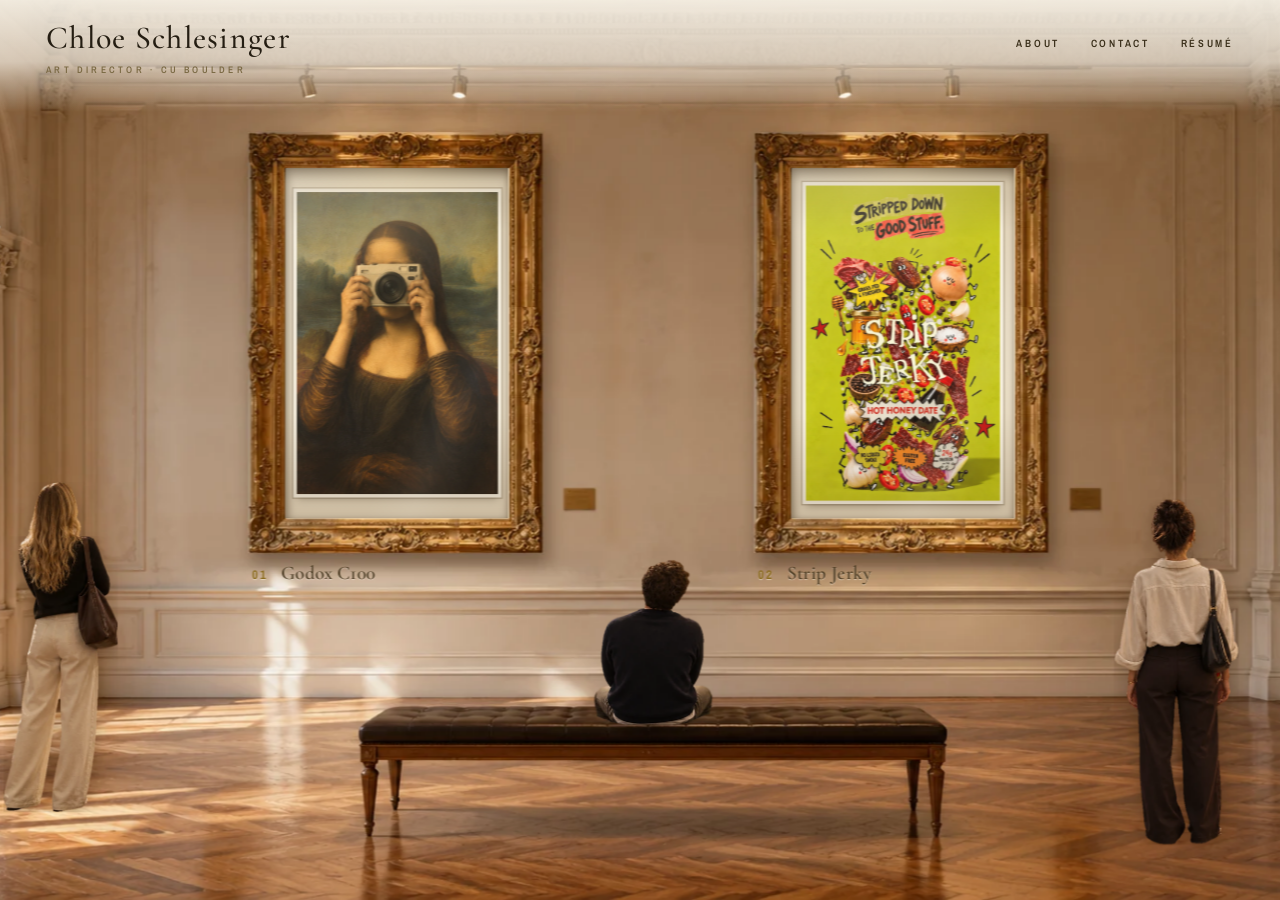
==== index.html @ 58b34c2c "Publish v6-museum preview build to GitHub Pages Co-Authored-By: Claude Sonnet 5.5 <noreply@anthropic" ====
<!DOCTYPE html>
<html lang="en">
<head>
<meta charset="utf-8">
<meta name="viewport" content="width=device-width, initial-scale=1, viewport-fit=cover">
<title>Chloe Schlesinger, Art Director</title>
<meta name="description" content="Portfolio of Chloe Schlesinger, Art Director.">
<link rel="preconnect" href="https://fonts.googleapis.com">
<link rel="preconnect" href="https://fonts.gstatic.com" crossorigin>
<link href="https://fonts.googleapis.com/css2?family=Permanent+Marker&family=Archivo+Black&family=Archivo:wght@400;600;800&family=Archivo+Narrow:wght@500;700&family=Reenie+Beanie&family=Cormorant+Garamond:ital,wght@0,500;0,700;1,500&display=swap" rel="stylesheet">
<style>/* VERSION 4: graphic NYC street-poster editorial. Black, cream, cobalt, red + a little yellow. */
:root{
  --ink:#121212;--paper:#F3EDDF;--blue:#1B4DDB;--red:#E5301B;--yellow:#FFD21F;
  --f-mark:'Permanent Marker','Marker Felt',cursive;
  --f-bold:'Archivo Black','Arial Black',Impact,sans-serif;
  --f-body:'Archivo',system-ui,-apple-system,'Segoe UI',sans-serif;
  --f-narrow:'Archivo Narrow','Arial Narrow',sans-serif;
  --f-hand:'Reenie Beanie','Segoe Print',cursive;
}
*{box-sizing:border-box}
html{overflow-x:clip}
body{margin:0;background:#2a2118;color:var(--ink);font-family:var(--f-body);line-height:1.5;overflow-x:hidden}
a{color:inherit;text-decoration:none}
img,video{display:block;max-width:100%}
.skip{position:absolute;left:-999px;top:0;background:var(--ink);color:#fff;padding:.6rem 1rem;z-index:99}
.skip:focus{left:8px;top:8px}
:focus-visible{outline:3px solid var(--blue);outline-offset:3px}

/* the wall: a flat cobalt field with photocopy grain and a soft vignette. No photograph. */
.scene{position:fixed;inset:0;z-index:-3;background:radial-gradient(ellipse at 50% 40%,rgba(255,255,255,.07),transparent 60%),radial-gradient(ellipse at 50% 50%,transparent 55%,rgba(5,10,40,.45)),var(--blue)}
.scene::after{content:"";position:absolute;inset:0;background:url(scene/grain.webp) 0 0/320px 320px repeat;opacity:.5}
body.inner .scene{background:radial-gradient(ellipse at 50% 30%,rgba(255,255,255,.06),transparent 60%),radial-gradient(ellipse at 50% 50%,transparent 50%,rgba(5,10,40,.5)),#17389f}

/* ---------------- paper pieces shared by flyer and posters ---------------- */
.tape{position:absolute;z-index:6;width:15cqw;height:5.4cqw;max-width:130px;max-height:44px;min-width:70px;min-height:24px;background:linear-gradient(180deg,rgba(243,226,160,.9),rgba(232,212,140,.88));
  box-shadow:0 1px 2px rgba(0,0,0,.28);clip-path:polygon(0 8%,4% 0,8% 10%,12% 0,100% 0,96% 22%,100% 46%,95% 70%,100% 100%,10% 100%,6% 90%,3% 100%,0 86%,3% 54%,0 30%);animation:pop .4s cubic-bezier(.3,1.5,.5,1) backwards}
.tape.t1{left:-3%;top:-1.8cqw;transform:rotate(-34deg);animation-delay:.6s}.tape.t2{right:-3%;top:-1.8cqw;transform:rotate(33deg);animation-delay:.7s}
@keyframes pop{from{transform:scale(1.6) rotate(0);opacity:0}}

/* tear-off tabs */
.tabs{display:flex;gap:.9cqw;padding:0 3cqw;margin-top:-1px;position:relative}
.tab{flex:1 1 0;min-width:0;position:relative;display:block;overflow:hidden;background:var(--paper);transform-origin:50% 0;
  height:calc(var(--th,44cqw)*var(--h,1));transform:rotate(var(--r0,0deg));transition:transform .28s cubic-bezier(.2,.8,.2,1),box-shadow .28s;
  box-shadow:inset 0 .9cqw .8cqw -.8cqw rgba(20,14,8,.3),inset .15cqw 0 0 rgba(255,255,255,.5);
  animation:tabin .6s cubic-bezier(.3,1.3,.5,1) backwards;animation-delay:calc(.85s + var(--i,0)*.08s)}
@keyframes tabin{from{transform:translateY(-3cqw) rotateX(60deg);opacity:0}}
.tab::before{content:"";position:absolute;left:0;right:0;top:0;height:1.1cqw;z-index:2;opacity:.55;background:repeating-linear-gradient(90deg,rgba(20,14,8,.5) 0 .7cqw,transparent .7cqw 1.5cqw)}
.tab::after{content:"";position:absolute;right:0;bottom:0;width:46%;height:19%;background:linear-gradient(135deg,transparent 47%,rgba(20,14,8,.22) 50%,#fff 54%,#e6e0d2 100%);border-top-left-radius:60% 40%;transform-origin:100% 100%;transition:transform .3s ease}
.tab:nth-child(even)::after{width:38%;height:15%}
.tab:nth-child(3n)::after{right:auto;left:0;transform-origin:0 100%;background:linear-gradient(225deg,transparent 47%,rgba(20,14,8,.22) 50%,#fff 54%,#e6e0d2 100%);border-top-left-radius:0;border-top-right-radius:60% 40%}
.tab .n{position:absolute;top:2.6cqw;left:0;right:0;text-align:center;font:700 2.3cqw/1 var(--f-narrow);letter-spacing:.16em;color:var(--k,var(--ink))}
.tab .t{position:absolute;left:50%;top:7.6cqw;bottom:3.4cqw;writing-mode:vertical-rl;transform:translateX(-50%) rotate(180deg);
  font:700 var(--tf,4.7cqw)/1 var(--f-narrow);text-transform:uppercase;letter-spacing:.015em;color:var(--k,var(--ink));white-space:nowrap}
.tab:hover,.tab:focus-visible{transform:perspective(700px) rotateX(-9deg) rotate(3deg) translateY(-1cqw);box-shadow:inset 0 .9cqw .8cqw -.8cqw rgba(20,14,8,.3),0 2cqw 2cqw -1cqw rgba(10,4,0,.5)}
.tab:hover::after,.tab:focus-visible::after{transform:scale(1.55)}
.tab.tab-flying{animation:none;transition:none;z-index:50;pointer-events:none;box-shadow:0 3cqw 3cqw -1cqw rgba(10,4,0,.5)}
.tabs .torn-stub{position:absolute;top:0;z-index:0;background:var(--paper);box-shadow:inset 0 .8cqw .6cqw -.5cqw rgba(20,14,8,.35)}

/* ---------------- HOME: an oversized flyer pasted up on the wall ---------------- */
body.home{overflow:hidden;height:100vh;height:100dvh}
.stage.home{height:100vh;height:100dvh;display:flex;justify-content:center;align-items:flex-start;padding-top:clamp(14px,5vh,56px)}
.home .sheetwrap{--W:min(calc(100vw - 36px),calc((100dvh - 8vh)/1.5),760px);width:var(--W);container-type:inline-size;position:relative;
  filter:drop-shadow(.2cqw .35cqw .2cqw rgba(5,8,30,.55)) drop-shadow(1.6cqw 2.6cqw 2.2cqw rgba(5,8,30,.4));
  transform-origin:50% 0;animation:slap .85s cubic-bezier(.2,.9,.25,1) both}
@keyframes slap{0%{transform:translateY(-20px) rotate(-1.6deg);opacity:0}45%{opacity:1}70%{transform:translateY(2px) rotate(.4deg)}100%{transform:none}}
/* two paste-up layers behind the flyer give it depth: found black paper, a yellow offcut */
.back{position:absolute;z-index:0;display:block}
.b-black{left:-9cqw;right:-6cqw;top:6cqw;height:92cqw;background:var(--ink);transform:rotate(2.6deg);transform-origin:50% 0;
  clip-path:polygon(0 1%,18% 0,46% 1.4%,74% 0,100% .8%,99% 40%,100% 74%,98.6% 100%,70% 98.6%,36% 100%,8% 98.8%,0 100%,1.2% 56%)}
.b-yellow{left:-13cqw;top:-3cqw;width:56cqw;height:74cqw;background:var(--yellow);transform:rotate(-5.4deg);transform-origin:50% 0;
  clip-path:polygon(0 0,100% 1.4%,98.6% 38%,100% 100%,60% 98%,26% 100%,1.4% 99%,0 52%)}
.sheet{position:relative;z-index:1;background:var(--sheetbg,var(--paper));aspect-ratio:100/106;padding:7.5cqw 8cqw 0;display:flex;flex-direction:column;
  clip-path:polygon(0 .3%,12% 0,34% .35%,58% 0,82% .3%,100% 0,99.7% 34%,100% 66%,99.8% 100%,0 100%,.25% 62%,0 30%)}
.sheet::before{content:"";position:absolute;inset:0;pointer-events:none;z-index:1;opacity:.5;background:url(scene/wrinkle.webp) 0 0/100% 100% no-repeat,url(scene/paper.webp) 0 0/1000px 1000px repeat}
.sheet::after{content:"";position:absolute;inset:0;pointer-events:none;z-index:1;
  background:linear-gradient(180deg,rgba(255,255,255,.35),transparent 12%),linear-gradient(0deg,rgba(120,90,50,.09),transparent 14%);
  box-shadow:inset 1px 1px 0 rgba(255,255,255,.7),inset -1px 0 0 rgba(60,40,20,.25)}
.sheet>*{position:relative;z-index:2}
.tabs{z-index:2}
.home h1{margin:0;font-weight:400;display:block}
/* name: giant black grotesk with a cobalt off-register ghost, then a red marker surname, then a quiet black label */
.h-first{display:block;font:400 21.5cqw/.82 var(--f-bold);letter-spacing:-.045em;color:var(--ink);text-shadow:.8cqw .7cqw 0 rgba(27,77,219,.78);transform:rotate(-1.2deg);transform-origin:0 100%;margin-left:-.6cqw}
.h-last{display:block;margin-top:4.2cqw;font:400 10.6cqw/1.05 var(--f-mark);letter-spacing:-.005em;color:var(--red);transform:rotate(-1.8deg);transform-origin:0 50%;white-space:nowrap;filter:url(#rough)}
.h-role{display:block;margin-top:3.2cqw;transform:rotate(-.9deg);white-space:nowrap}
.h-role span{display:inline-block;background:var(--ink);color:var(--paper);font:700 5.4cqw/1 var(--f-narrow);letter-spacing:.3em;padding:1.7cqw 2.6cqw 1.5cqw 3cqw;
  clip-path:polygon(0 8%,6% 0,24% 5%,52% 0,80% 6%,100% 0,98.6% 50%,100% 100%,78% 94%,50% 100%,24% 95%,6% 100%,0 92%,1.4% 50%)}
.invite{margin:auto 0 0;font:400 13.4cqw/.92 var(--f-hand);color:var(--ink);transform:rotate(-1.6deg);white-space:nowrap}
.invite span{color:var(--red);display:inline-block;background:linear-gradient(transparent 52%,var(--yellow) 52% 92%,transparent 92%);padding:0 1.2cqw;margin-left:-1.2cqw}
.credit{margin:4.6cqw 0 5.4cqw;font:600 2.5cqw/1.4 var(--f-body);text-transform:uppercase;letter-spacing:.12em;color:#2b2a27;max-width:78cqw}
.credit b{font-weight:800;color:var(--blue)}
.home .tab{--th:42cqw}
.foot{text-align:center;font:600 12px var(--f-narrow);letter-spacing:.18em;text-transform:uppercase;color:#f3eddf;text-shadow:0 1px 5px rgba(5,8,30,.9);padding:0 16px 40px}

/* ---------------- INNER PAGES: a poster unfolds over the street ---------------- */
.topnav{display:flex;flex-wrap:wrap;justify-content:center;gap:6px 6px;padding:16px 12px;position:absolute;top:0;left:0;right:0;z-index:8}
.topnav a{font:700 12.5px/1 var(--f-narrow);letter-spacing:.14em;text-transform:uppercase;background:var(--paper);color:var(--ink);padding:8px 12px 7px;
  box-shadow:0 2px 6px rgba(0,0,0,.45);transition:transform .2s ease;animation:navin .5s cubic-bezier(.3,1.4,.5,1) backwards;animation-delay:calc(.12s + var(--i,0)*.05s)}
@keyframes navin{from{opacity:0;transform:translateY(-22px) rotate(-5deg)}}
.topnav a:nth-child(odd){transform:rotate(-.8deg)}.topnav a:nth-child(even){transform:rotate(.7deg)}
.topnav a:hover{transform:translateY(-3px) rotate(0)}
.topnav a.cover{background:var(--yellow)}
.topnav a[aria-current=page]{background:var(--ink);color:var(--paper)}
.poster-wrap{perspective:1800px;padding:clamp(76px,9vw,104px) 16px clamp(50px,8vw,100px)}
.poster{position:relative;max-width:1080px;margin:0 auto;container-type:inline-size;transform-origin:50% 0;animation:unfold 1.05s cubic-bezier(.22,.8,.22,1) both}
@keyframes unfold{0%{transform:rotateX(-82deg) scaleY(.5);opacity:0}30%{opacity:1}68%{transform:rotateX(7deg)}84%{transform:rotateX(-2deg)}100%{transform:none}}
.paper{position:relative;background:var(--paper);padding:clamp(34px,6.4cqw,76px) clamp(20px,6.4cqw,84px) clamp(44px,7cqw,90px);
  box-shadow:0 1px 1px rgba(0,0,0,.5),0 10px 24px rgba(5,3,0,.45),0 34px 70px rgba(5,3,0,.35)}
.paper::before{content:"";position:absolute;inset:0;pointer-events:none;opacity:.5;background:url(scene/paper.webp) 0 0/1000px 1000px repeat}
/* fold marks from where the poster was folded to be carried */
.paper::after{content:"";position:absolute;left:0;right:0;top:0;height:min(100%,2600px);pointer-events:none;
  background:linear-gradient(180deg,transparent 0 24.8%,rgba(20,14,8,.07) 25%,rgba(255,255,255,.55) 25.2%,transparent 25.9%,transparent 0 49.8%,rgba(20,14,8,.07) 50%,rgba(255,255,255,.55) 50.2%,transparent 50.9%,transparent 0 74.8%,rgba(20,14,8,.07) 75%,rgba(255,255,255,.55) 75.2%,transparent 75.9%)}
.paper>*{position:relative;z-index:1}
.poster .tape{top:-1cqw;width:11cqw;height:4cqw}
.poster .tabs{--th:24cqw;--tf:2.7cqw;padding:0 2.2cqw;gap:.8cqw;filter:drop-shadow(0 .5cqw .4cqw rgba(8,3,0,.45)) drop-shadow(0 2cqw 2.4cqw rgba(8,3,0,.35))}
.poster .tab .n{font-size:1.45cqw;top:1.4cqw}
.poster .tab .t{top:4.6cqw;bottom:2cqw}
.poster .tab{box-shadow:inset 0 .6cqw .5cqw -.5cqw rgba(20,14,8,.3)}

.hero{position:relative;padding-bottom:clamp(6px,2cqw,24px)}
.torn{display:inline-flex;align-items:center;gap:.7em;background:var(--yellow);color:var(--ink);font:700 clamp(12px,1.35cqw,15px)/1 var(--f-narrow);letter-spacing:.18em;text-transform:uppercase;padding:9px 15px 11px;transform:rotate(-1.5deg);
  clip-path:polygon(0 0,100% 0,100% 82%,92% 100%,78% 88%,60% 100%,42% 90%,24% 100%,8% 88%,0 98%)}
.torn b{color:var(--red)}
.hero h1{margin:.28em 0 0;font:400 clamp(58px,15.5cqw,200px)/.88 var(--f-bold);letter-spacing:-.028em;text-transform:uppercase}
.hero h1 span{display:block}
.badge{display:inline-block;margin-top:clamp(10px,1.6cqw,20px);background:var(--ink);color:var(--paper);font:700 clamp(12px,1.35cqw,15px)/1 var(--f-narrow);letter-spacing:.2em;text-transform:uppercase;padding:8px 13px 7px;transform:rotate(-2.5deg)}
.idea{margin:clamp(18px,3cqw,36px) 0 0;font:400 clamp(23px,4.3cqw,52px)/1.28 var(--f-mark);max-width:19em;transform:rotate(-.8deg);transform-origin:0 50%}
.idea span{background:linear-gradient(transparent 56%,var(--yellow) 56% 94%,transparent 94%);-webkit-box-decoration-break:clone;box-decoration-break:clone;padding:0 .12em}
.sub{font-size:clamp(15px,1.6cqw,19px);line-height:1.6;margin:1.2em 0 0;max-width:34em;color:#2a2a28}
.section{margin-top:clamp(40px,7cqw,92px)}
.lead{margin-top:clamp(26px,5cqw,64px)}
.cap{display:flex;align-items:center;gap:14px;margin:0 0 clamp(14px,2cqw,24px);font:700 13px/1 var(--f-narrow);letter-spacing:.22em;text-transform:uppercase}
.cap b{color:var(--blue)}
.cap::after{content:"";flex:1;border-top:1.5px dashed rgba(20,14,8,.42)}
.bigfig{margin:0 auto;max-width:960px}
.bigfig.bill{max-width:1100px}
.bigfig img,.bigfig video,.jg img,.jg video{width:100%;height:auto;box-shadow:0 1px 2px rgba(20,14,8,.25),0 8px 22px rgba(20,14,8,.16)}
.jg{display:flex;flex-wrap:wrap;gap:clamp(14px,2.2cqw,28px);justify-content:center;align-items:flex-start}
.jg figure{margin:0;flex:calc(var(--r)*1) 1 calc(var(--r)*var(--h));max-width:calc(var(--r)*var(--mh))}
.jg figcaption{font:400 clamp(22px,2.6cqw,30px)/1.05 var(--f-hand);margin-top:12px;color:var(--ink);transform:rotate(-.8deg)}
.jg figure:nth-child(even) figcaption{transform:rotate(.8deg)}
.ph{aspect-ratio:var(--r);border:2px dashed rgba(20,14,8,.4);display:flex;align-items:center;justify-content:center;text-align:center;padding:1rem;background:rgba(0,0,0,.03);font-size:14px}
.ph b{display:block;font-size:1.1em}
.nextrow{margin-top:clamp(56px,9cqw,120px)}
.nextrow .cap{margin-bottom:10px}
.next{display:inline-block;font:400 clamp(38px,10cqw,128px)/.95 var(--f-bold);letter-spacing:-.025em;text-transform:uppercase;border-bottom:.09em solid var(--red);padding-bottom:.04em;transition:color .2s ease}
.next span{display:inline-block;transition:transform .25s ease}
.next:hover{color:var(--red)}.next:hover span{transform:translateX(.12em)}

/* about + contact */
.about-hero .hi{margin:.1em 0 0;font:400 clamp(110px,26cqw,320px)/.84 var(--f-mark);color:var(--blue);transform:rotate(-3deg);transform-origin:0 100%;filter:url(#roughbig);text-transform:none;letter-spacing:0}
.about-top{display:grid;grid-template-columns:minmax(0,1.25fr) minmax(0,.75fr);gap:clamp(24px,5cqw,70px);align-items:start}
.bio h2{font:400 clamp(26px,4.6cqw,54px)/1 var(--f-bold);text-transform:uppercase;letter-spacing:-.02em;margin:0 0 .6em}
.bio p{font-size:clamp(16px,1.9cqw,21px);line-height:1.65;margin:0 0 1.1em;max-width:34em}
.snap{position:relative;margin:0;background:#fff;padding:clamp(6px,1cqw,12px);box-shadow:0 1px 2px rgba(20,14,8,.3),0 12px 26px rgba(20,14,8,.22)}
.snap img{width:100%;height:auto}
.snap::before{content:"";position:absolute;top:-1.6cqw;left:50%;width:min(34%,110px);height:2.8cqw;min-height:20px;transform:translateX(-50%) rotate(-3deg);background:rgba(236,224,164,.75);box-shadow:0 1px 3px rgba(20,14,8,.2);z-index:2}
.snap.s1{transform:rotate(1.6deg)}.snap.s2{transform:rotate(-1.8deg)}.snap.s3{transform:rotate(1deg)}.snap.s2::before{transform:translateX(-50%) rotate(4deg)}
.pics{display:grid;grid-template-columns:repeat(auto-fit,minmax(min(100%,210px),1fr));gap:clamp(22px,3.6cqw,48px);margin-top:clamp(40px,7cqw,90px)}
.contact{margin-top:clamp(56px,10cqw,130px)}
.say{margin:0;font-weight:400}
.say span{display:block;font:400 clamp(66px,19cqw,240px)/.86 var(--f-bold);letter-spacing:-.035em}
.say span+span{color:var(--red);margin-left:.4em}
.contact-links{list-style:none;margin:clamp(22px,4cqw,48px) 0 0;padding:0;display:flex;flex-direction:column;gap:clamp(6px,1cqw,12px)}
.contact-links a{display:inline-block;font:800 clamp(20px,4.2cqw,48px)/1.15 var(--f-body);letter-spacing:-.02em;text-decoration:underline;text-decoration-thickness:.07em;text-underline-offset:.16em;text-decoration-color:var(--blue);word-break:break-word;transition:transform .22s ease,color .2s}
.contact-links a:hover{color:var(--blue);transform:translateX(.3em)}
.resume{display:inline-block;margin-top:clamp(26px,4cqw,50px);background:var(--blue);color:#fff;padding:.5em 1.3em .55em;transform:rotate(-1.6deg);transition:transform .22s ease;
  clip-path:polygon(0 4%,6% 0,24% 3%,50% 0,78% 4%,100% 0,99% 50%,100% 97%,82% 100%,56% 96%,30% 100%,8% 97%,0 100%,1% 48%)}
.resume span{display:block;font:400 clamp(26px,4.2cqw,46px)/1.05 var(--f-mark)}
.resume small{display:block;font:700 12px/1 var(--f-narrow);letter-spacing:.2em;text-transform:uppercase;margin-top:.5em;opacity:.9}
.resume:hover{transform:rotate(0)}

/* soft reveal for pictures */
.js .rv{opacity:0;transform:translateY(22px);transition:opacity .7s ease,transform .7s cubic-bezier(.2,.8,.2,1)}
.js .rv.in{opacity:1;transform:none}

@media (max-width:760px){
  .home .sheetwrap{--W:min(calc(100vw - 40px),calc((100dvh - 8vh)/1.6))}
  .b-black{left:-5cqw;right:-3cqw}.b-yellow{left:-6cqw}
  .stage.home{padding-top:clamp(12px,4vh,40px)}
  .topnav{gap:5px;padding:12px 8px}
  .topnav a{font-size:11.5px;padding:7px 9px 6px}
  .poster-wrap{padding-top:clamp(96px,26vw,118px);padding-left:10px;padding-right:10px}
  .poster .tabs{--th:64cqw;--tf:5.5cqw;padding:0 1.6cqw;gap:1cqw}
  .poster .tab .n{font-size:3.2cqw;top:3cqw}.poster .tab .t{top:10cqw;bottom:3.6cqw}
  .about-top{grid-template-columns:1fr}
  .portrait{max-width:300px;margin:12px auto 0}
}
@media (prefers-reduced-motion:reduce){
  .tab,.topnav a,.next,.next span,.resume,.contact-links a{transition:none}
  .js .rv{opacity:1;transform:none;transition:none}
  .sheetwrap,.poster,.tape,.tab,.topnav a{animation:none!important}
}
/* VERSION 5: illustrated art gallery. Off-white wall, gold frames, a wooden bench, visitors seen from behind. */
body.g{--ink:#1d1a16;--paper:#fbfaf6;--blue:#8a6a1c;--red:#7a2a22;--yellow:#e6c25c;
  --gold:linear-gradient(135deg,#f6dd83 0%,#b98a2e 22%,#fbeaa4 38%,#8f6516 58%,#e8c35c 78%,#a97a22 100%);
  --f-serif:'Cormorant Garamond','Cormorant',Georgia,'Times New Roman',serif;background:#efe9de}
body.g .scene{background:radial-gradient(ellipse at 50% 12%,#fffdf8,#ece5d8 75%);}
body.g .scene::after{display:none}
body.g .tape,body.g .staple{display:none}

/* ---------------- HOME ---------------- */
body.g.home{overflow:hidden}
.gallery{position:fixed;inset:0;overflow:hidden;--rw:min(100vw,177.78dvh);--wall:#efe9de;
  background:
    linear-gradient(180deg,rgba(0,0,0,.07),transparent 9%),
    radial-gradient(ellipse 60% 55% at 50% 38%,rgba(255,252,243,.9),transparent 70%),var(--wall)}
.gallery .floor{position:absolute;left:0;right:0;bottom:0;height:calc(var(--rw)*.5625*.289);
  background:
    linear-gradient(180deg,rgba(60,35,10,.38),rgba(60,35,10,0) 14%),
    repeating-linear-gradient(90deg,rgba(70,40,12,.16) 0 1px,transparent 1px calc(var(--rw)*.062)),
    linear-gradient(180deg,#c7a173,#a57b4f);box-shadow:0 -3px 0 #f6f1e7,0 -4px 0 rgba(0,0,0,.12)}
.room{position:absolute;bottom:0;left:0;right:0;margin:0 auto;width:var(--rw);aspect-ratio:16/9;container-type:size}
.room>*{position:absolute}

.vinyl{margin:0;left:0;right:0;top:2.8%;text-align:center;font:600 3.1cqw/1 var(--f-serif);letter-spacing:.06em;color:#2a241b}
.vinyl span{display:block}
.vinyl small{display:block;margin-top:.9cqw;font:600 .95cqw var(--f-narrow);letter-spacing:.34em;text-transform:uppercase;color:#7b6a45}

.frame{display:block;--ph:22.5cqw;--pad:4.8cqw;width:calc(var(--ph)*var(--r) + var(--pad));translate:-50% 0;top:17%;transition:transform .45s cubic-bezier(.2,.8,.2,1)}
.frame.f1{left:33%}.frame.f2{left:67%}
.frame .gold{position:relative;display:block;padding:1.3cqw;background:var(--gold);
  box-shadow:inset 0 0 0 .2cqw rgba(255,244,180,.95),inset 0 0 0 .55cqw #8a5f14,inset 0 0 .9cqw .45cqw rgba(70,40,0,.55),0 .3cqw .8cqw rgba(40,25,5,.4),0 1.6cqw 2.6cqw -.8cqw rgba(40,25,5,.45);transition:box-shadow .4s}
.frame .gold::before{content:"";position:absolute;inset:0;padding:1.3cqw;pointer-events:none;
  background:radial-gradient(circle,rgba(110,70,8,.65) 0 .16cqw,transparent .2cqw) 0 0/.85cqw .85cqw;
  -webkit-mask:linear-gradient(#000 0 0) content-box exclude,linear-gradient(#000 0 0);-webkit-mask-composite:xor;
  mask:linear-gradient(#000 0 0) content-box exclude,linear-gradient(#000 0 0);mask-composite:exclude;opacity:.8}
.frame .gold::after{content:"";position:absolute;inset:-.2cqw;pointer-events:none;
  background:
   radial-gradient(circle,#fff6c4 0 .38cqw,#a8761c .45cqw .75cqw,#6d4709 .8cqw 1cqw,transparent 1.05cqw) 0 0/2.2cqw 2.2cqw no-repeat,
   radial-gradient(circle,#fff6c4 0 .38cqw,#a8761c .45cqw .75cqw,#6d4709 .8cqw 1cqw,transparent 1.05cqw) 100% 0/2.2cqw 2.2cqw no-repeat,
   radial-gradient(circle,#fff6c4 0 .38cqw,#a8761c .45cqw .75cqw,#6d4709 .8cqw 1cqw,transparent 1.05cqw) 0 100%/2.2cqw 2.2cqw no-repeat,
   radial-gradient(circle,#fff6c4 0 .38cqw,#a8761c .45cqw .75cqw,#6d4709 .8cqw 1cqw,transparent 1.05cqw) 100% 100%/2.2cqw 2.2cqw no-repeat}
.frame .mat{display:block;padding:1.1cqw;background:#f8f4ea;box-shadow:inset 0 .25cqw .7cqw rgba(0,0,0,.4),0 0 0 .18cqw #7a5410}
.frame .mat picture{display:block}.frame .mat img{display:block;width:calc(var(--ph)*var(--r));height:var(--ph);max-width:none;object-fit:cover}
.frame .mat img{box-shadow:0 0 0 .12cqw rgba(0,0,0,.4)}
.frame .lamp{position:absolute;left:50%;top:-2.7cqw;width:9cqw;height:.8cqw;margin-left:-4.5cqw;border-radius:.4cqw;background:linear-gradient(180deg,#e7c670,#8c6212);box-shadow:0 .3cqw .6cqw rgba(0,0,0,.35);pointer-events:none}
.frame .lamp::before{content:"";position:absolute;left:50%;top:.7cqw;width:.35cqw;height:1.2cqw;margin-left:-.17cqw;background:#8c6212}
.frame .lamp::after{content:"";position:absolute;left:50%;top:.5cqw;width:46cqw;height:30cqw;margin-left:-23cqw;z-index:-1;pointer-events:none;
  background:radial-gradient(ellipse 50% 62% at 50% 0,rgba(255,240,190,.62),rgba(255,240,190,.18) 55%,transparent 75%)}
.frame .label{display:block;margin-top:1.1cqw;padding-left:.2cqw;font:600 1.45cqw/1.15 var(--f-serif);color:#2a241b;letter-spacing:.02em}
.frame .label b{font:700 1cqw var(--f-narrow);letter-spacing:.2em;color:#8a6a1c;margin-right:.5cqw}
.frame .label small{display:none;margin-top:.35cqw;font:italic 500 1.15cqw/1.25 var(--f-serif);color:#6a5d45}
.frame:hover,.frame:focus-visible{transform:translateY(-.5cqw);outline:none}
.frame:hover .gold,.frame:focus-visible .gold{box-shadow:inset 0 0 0 .2cqw rgba(255,244,180,.95),inset 0 0 0 .55cqw #8a5f14,inset 0 0 .9cqw .45cqw rgba(70,40,0,.5),0 0 3cqw .8cqw rgba(255,214,110,.75),0 2cqw 3cqw -.8cqw rgba(40,25,5,.45)}
.frame:focus-visible .label{text-decoration:underline}

.plaques{left:45.5%;width:9%;top:30%;display:flex;flex-direction:column;gap:.8cqw}
.plaque{display:block;text-align:center;padding:.75cqw .4cqw .65cqw;font:700 .95cqw/1 var(--f-narrow);letter-spacing:.2em;text-transform:uppercase;color:#3a2f1a;
  background:linear-gradient(180deg,#fbf8f0,#efe7d4);border:.12cqw solid #b4893a;box-shadow:inset 0 0 0 .16cqw #fbf8f0,0 .25cqw .6cqw rgba(40,25,5,.3);transition:background .3s,color .3s,transform .3s}
.plaque:hover,.plaque:focus-visible{background:var(--gold);color:#241a06;transform:translateY(-.2cqw);outline:none}

.rug{left:28%;width:44%;top:81%;height:12%;border-radius:50%;background:radial-gradient(ellipse,rgba(110,45,35,.34),rgba(110,45,35,.2) 60%,transparent 72%)}
.bench{position:static}
.bench i{position:absolute;display:block}
.bench .top{left:36%;width:28%;top:75%;height:1.4cqw;background:linear-gradient(180deg,#d6aa72,#b98a52);border-radius:.3cqw .3cqw 0 0;z-index:3;box-shadow:0 -.2cqw 0 rgba(255,235,190,.5)}
.bench .front{left:36%;width:28%;top:calc(75% + 1.4cqw);height:2.3cqw;background:linear-gradient(180deg,#a8763c,#8a5b2a);z-index:5;box-shadow:0 .6cqw .9cqw rgba(30,15,0,.35),inset 0 .15cqw 0 rgba(255,225,170,.35)}
.bench .lg{width:1.3cqw;top:calc(75% + 3.7cqw);height:6.2cqw;background:linear-gradient(90deg,#7b5126,#946236);z-index:3;border-radius:0 0 .2cqw .2cqw}
.bench .lg.a{left:37.4%}.bench .lg.b{left:61.3%}
.bench .lg.c,.bench .lg.d{display:none}
.hint{left:0;right:0;bottom:2.2%;text-align:center;font:italic 500 1.35cqw var(--f-serif);color:#f9efd8;text-shadow:0 1px 3px rgba(40,20,0,.55);letter-spacing:.04em;margin:0;pointer-events:none}

/* visitors, drawn from behind */
.vis{left:0;top:0;width:8cqw;transform-origin:50% 100%;will-change:transform;pointer-events:auto;cursor:grab;touch-action:none;user-select:none;-webkit-user-select:none;opacity:0}
.vis.drag{cursor:grabbing}.vis.drag svg{filter:drop-shadow(0 .6cqw .6cqw rgba(30,15,0,.35))}
.vis.on{opacity:1}
.vis svg{display:block;width:100%;height:auto;overflow:visible}
.vis .skin{fill:var(--skin)}.vis .hair{fill:var(--hair)}.vis .top{fill:var(--top)}.vis .top.dk{fill:var(--top2)}.vis .hood{fill:var(--top2)}
.vis .pants{fill:var(--pants)}.vis .shoe{fill:#f4f1ea}.vis .bag{fill:var(--bag)}.vis .bagstrap{fill:var(--bag);opacity:.9}
.vis::before{content:"";position:absolute;left:-6%;right:-6%;bottom:-2.5%;height:6%;background:radial-gradient(ellipse,rgba(30,15,0,.35),transparent 70%);transition:opacity .5s}
.vis.sit::before{opacity:0}
.vis.w1{--hair:#e0be7a;--top:#9a9da4;--top2:#7e8188;--pants:#2c303b;--bag:#cf3a2d;--skin:#eac0a2;z-index:6}
.vis.w2{--hair:#2b2119;--top:#25405e;--top2:#1a2e45;--pants:#4d3d2b;--bag:transparent;--skin:#b98563;z-index:2}
.vis.w3{--hair:#7a3519;--top:#b8403c;--top2:#8f2f2d;--pants:#262a33;--bag:transparent;--skin:#f1caa9;z-index:2}
.vis.w1.sit{z-index:4}
.vis.w2 .bag,.vis.w2 .bagstrap,.vis.w3 .bag,.vis.w3 .bagstrap{display:none}
.vis .legs{transform-origin:50% 54%;transition:transform .8s ease,opacity .5s}
.vis.sit .legs{transform:scaleY(.12) translateY(-4px);opacity:0}
.vis .leg,.vis .arm,.vis .body,.vis .head{transform-box:fill-box}
.vis .head{transform-origin:50% 90%;transition:transform 1s ease}
.vis .leg{transform-origin:50% 0}
.vis.walk .leg.l{animation:stepL .78s ease-in-out infinite}
.vis.walk .leg.r{animation:stepL .78s ease-in-out infinite -.39s}
@keyframes stepL{0%,100%{transform:translateY(0) scaleY(1)}50%{transform:translateY(-14px) scaleY(.9)}}
.vis.walk .arm.l{animation:swing .78s ease-in-out infinite;transform-origin:50% 8%}
.vis.walk .arm.r{animation:swing .78s ease-in-out infinite -.39s;transform-origin:50% 8%}
@keyframes swing{0%,100%{transform:rotate(5deg)}50%{transform:rotate(-5deg)}}
.vis.walk .body,.vis.walk .head{animation:bob .39s ease-in-out infinite}
@keyframes bob{0%,100%{transform:translateY(0)}50%{transform:translateY(-3px)}}
/* looking up at the frames */
.vis.look .head{animation:gaze 15s ease-in-out infinite}
@keyframes gaze{0%,100%{transform:translate(0,0) rotate(0)}8%,22%{transform:translate(-4px,-3px) rotate(-3deg) scaleY(1.04)}34%{transform:translate(0,-1px)}52%,66%{transform:translate(4px,-3px) rotate(3deg) scaleY(1.04)}80%{transform:translate(0,-4px) scaleY(1.06)}}
.room[data-look="0"] .vis.w1.look .head{animation:none;transform:translate(-4px,-3px) rotate(-3deg) scaleY(1.05)}
.room[data-look="1"] .vis.w1.look .head{animation:none;transform:translate(4px,-3px) rotate(3deg) scaleY(1.05)}

/* ---------------- INNER PAGES ---------------- */
body.g.inner{color:var(--ink)}
body.g .topnav a{transform:none;background:linear-gradient(180deg,#fbf8f0,#efe7d4);color:#3a2f1a;border:1px solid #b4893a;border-radius:0;font:700 12px/1 var(--f-narrow);letter-spacing:.2em;box-shadow:inset 0 0 0 2px #fbf8f0,0 2px 6px rgba(40,25,5,.22)}
body.g .topnav a:hover,body.g .topnav a:focus-visible{background:var(--gold);color:#241a06;transform:translateY(-2px)}
body.g .topnav a.cover{background:linear-gradient(180deg,#fbf8f0,#efe7d4)}
body.g .topnav a[aria-current=page]{background:var(--gold);color:#241a06}
body.g .poster-wrap{padding-inline:clamp(26px,5vw,60px)}
body.g .poster{animation:none}
body.g .poster::before{content:"";position:absolute;inset:-2.8cqw;background:var(--gold);z-index:0;
  box-shadow:inset 0 0 0 .3cqw rgba(255,244,180,.95),inset 0 0 0 .7cqw #8a5f14,inset 0 0 1.2cqw .5cqw rgba(70,40,0,.5),0 1cqw 2cqw rgba(40,25,5,.3),0 3cqw 6cqw -1cqw rgba(40,25,5,.35)}
body.g .paper{z-index:1;box-shadow:0 0 0 1.3cqw #f8f4ea,0 0 0 1.5cqw #7a5410,inset 0 0 1.6cqw rgba(60,40,10,.12)}
body.g .paper::after{display:none}
body.g .paper::before{opacity:.25}
body.g .foot{color:#6a5d45;text-shadow:none}
body.g .poster .tape{display:none}
@media (max-width:760px){body.g .poster::before{inset:-3.4cqw}}

/* ---------------- PHONE: a tall room, frames stacked ---------------- */
@media (max-width:760px),(max-aspect-ratio:4/5){
  .gallery{--rw:100vw}
  .gallery .floor{height:34%}
  .room{aspect-ratio:auto;height:100dvh;width:100vw}
  .vinyl{top:2.6%;font-size:8cqw}.vinyl small{font-size:2.7cqw;margin-top:2cqw}
  .frame{--ph:50cqw;--pad:8cqw;top:24%}
  .frame.f1{left:26%}.frame.f2{left:74%}
  .frame .gold{padding:2.2cqw}.frame .gold::before{padding:2.2cqw;background-size:1.8cqw 1.8cqw;background-image:radial-gradient(circle,rgba(110,70,8,.65) 0 .35cqw,transparent .45cqw)}
  .frame .gold::after{background-size:4.4cqw 4.4cqw}
  .frame .mat{padding:1.8cqw}
  .frame .lamp{top:-4.4cqw;width:16cqw;height:1.8cqw;margin-left:-8cqw}
  .frame .lamp::after{width:80cqw;height:50cqw;margin-left:-40cqw}
  .frame .label{font-size:max(14px,3.8cqw);margin-top:2.4cqw}.frame .label b{font-size:max(10px,2.8cqw)}.frame .label small{display:none}
  .plaques{left:10%;width:80%;top:14%;flex-direction:row;gap:2cqw}
  .plaque{flex:1;font-size:max(11px,3cqw);padding:2.6cqw 1cqw;border-width:1px}
  .bench .top{left:20%;width:60%;top:76%;height:3cqw}
  .bench .front{left:20%;width:60%;top:calc(76% + 3cqw);height:5cqw}
  .bench .lg{top:calc(76% + 8cqw);height:12cqw;width:3cqw}.bench .lg.a{left:23%}.bench .lg.b{left:73%}
  .rug{left:8%;width:84%;top:85%;height:9%}
  .vis{width:15cqw}
  .hint{font-size:4cqw;bottom:1.5%}
}
@media (prefers-reduced-motion:reduce){.vis *{animation:none!important}}
/* VERSION 6: a photographed museum. The campaigns are hung inside the photo's own gold frames. */
body.museum-page{background:#d9c9ac;overflow:hidden}
body.museum-page .scene{display:none}
.museum{position:fixed;inset:0;overflow:hidden;background:#cdb690}
.pan{position:absolute;inset:0;overflow:hidden}
.stage{position:absolute;left:50%;top:50%;translate:-50% -50%;width:max(100vw,calc(100dvh*1.7767));aspect-ratio:1672/941;container-type:inline-size;
  transition:transform 1.1s cubic-bezier(.2,.7,.2,1);will-change:transform}
.shot{position:absolute;inset:0;width:100%;height:100%;display:block;user-select:none;-webkit-user-drag:none}
.stage>*{position:absolute}.stage>.shot{position:absolute}

/* the campaign, mounted on a cream mat inside the photographed opening */
.museum .stage .frame{display:block;outline:none;cursor:pointer;translate:none;transform:none;--ph:initial}
.museum .stage .frame:hover,.museum .stage .frame:focus-visible{transform:none}
.frame .art{position:absolute;overflow:hidden;background:linear-gradient(180deg,#e6d9c1,#efe5d0 60%,#e9dcc4);
  box-shadow:inset 0 .55cqw .75cqw -.2cqw rgba(38,21,4,.62),inset .3cqw 0 .5cqw -.2cqw rgba(38,21,4,.38),inset -.15cqw 0 .3cqw -.1cqw rgba(38,21,4,.25)}
.frame .art picture{position:absolute;left:50%;top:50%;width:var(--pw,90%);aspect-ratio:var(--r);translate:-50% -50%;display:block;
  box-shadow:0 0 0 .22cqw #f7f1e4,0 0 0 .3cqw rgba(60,40,15,.28),0 .25cqw .5cqw rgba(30,15,0,.45)}
.frame .art img{display:block;width:100%;height:100%;object-fit:cover}
/* light falling on the print: spotlight from above, warm tint, a faint glass sheen, soft falloff at the bottom */
.frame .art .lit{position:absolute;inset:0;pointer-events:none;
  background:
   linear-gradient(115deg,rgba(255,255,255,.17) 0,rgba(255,255,255,.04) 26%,transparent 38%,transparent 62%,rgba(255,255,255,.07) 74%,transparent 86%),
   radial-gradient(ellipse 85% 65% at 50% -6%,rgba(255,238,196,.34),transparent 72%),
   linear-gradient(180deg,rgba(40,22,4,.16),transparent 18%,transparent 70%,rgba(60,35,10,.18)),
   linear-gradient(rgba(255,226,172,.10),rgba(255,226,172,.10))}
.frame .glow{inset:-3%;left:-3%;top:-6%;width:106%;height:112%;pointer-events:none;opacity:0;transition:opacity .7s ease;
  background:radial-gradient(ellipse 60% 50% at 50% 0,rgba(255,232,178,.55),rgba(255,226,160,.16) 55%,transparent 75%);mix-blend-mode:screen}
.frame:hover .glow,.frame:focus-visible .glow{opacity:1}
.frame:focus-visible::after{content:"";position:absolute;inset:-1%;border:2px solid #fff6dc;border-radius:2px;box-shadow:0 0 0 2px rgba(120,80,20,.7)}

/* exhibition labels on the wall under each frame */
.wl{margin:0;font:600 1.2cqw/1.15 'Cormorant Garamond',Georgia,serif;color:#4a3a22;letter-spacing:.02em;pointer-events:none;text-shadow:0 1px 0 rgba(255,250,238,.5)}
.wl b{font:700 .78cqw 'Archivo Narrow','Archivo',sans-serif;letter-spacing:.22em;color:#8a6a1c;margin-right:.45cqw}
.wl small{display:none;margin-top:.25cqw;font:italic 500 1cqw/1.25 'Cormorant Garamond',Georgia,serif;color:#6d5c40}

/* name + navigation in the header, light enough to leave the cornice and artwork alone */
.mast{position:fixed;left:0;right:0;top:0;z-index:5;display:flex;align-items:flex-start;justify-content:space-between;gap:20px;
  padding:calc(22px + env(safe-area-inset-top)) clamp(18px,3.6vw,56px) 36px;background:linear-gradient(180deg,rgba(248,243,232,.94),rgba(248,243,232,.7) 55%,rgba(248,243,232,0))}
.mast h1{margin:0;font-weight:500}
.mast .nm{display:block;font:500 clamp(26px,2.5vw,38px)/1 'Cormorant Garamond',Georgia,serif;letter-spacing:.04em;color:#241d12}
.mast small{display:block;margin-top:9px;font:600 clamp(9.5px,.72vw,11px) 'Archivo Narrow','Archivo',sans-serif;letter-spacing:.34em;text-transform:uppercase;color:#7b6a45}
.mast nav{display:flex;gap:clamp(18px,2.4vw,38px);padding-top:6px}
.mast nav a{font:600 clamp(10.5px,.82vw,12.5px) 'Archivo Narrow','Archivo',sans-serif;letter-spacing:.26em;text-transform:uppercase;color:#3a2f1a;padding:8px 0;position:relative}
.mast nav a::after{content:"";position:absolute;left:0;right:100%;bottom:3px;height:1px;background:#a47a22;transition:right .35s ease}
.mast nav a:hover::after,.mast nav a:focus-visible::after{right:0}
.mast nav a:focus-visible{outline:2px solid #a47a22;outline-offset:4px}
.swipe{display:none}

/* phone: the photo is shown large and you swipe from one framed campaign to the other */
@media (max-width:760px),(max-aspect-ratio:1/1){
  .museum{display:flex;flex-direction:column;padding-bottom:calc(60px + env(safe-area-inset-bottom))}
  .pan{position:relative;inset:auto;flex:1;min-height:0;overflow-x:auto;overflow-y:hidden;scroll-snap-type:x mandatory;-webkit-overflow-scrolling:touch;scrollbar-width:none;overscroll-behavior-x:contain}
  .pan::-webkit-scrollbar{display:none}
  .stage{position:relative;left:auto;top:auto;translate:none;height:100%;width:calc(100dvh*1.2);aspect-ratio:auto;flex:none}
  .museum .stage .frame{scroll-snap-align:center}
  .mast{position:relative;flex:none;flex-direction:column;align-items:center;text-align:center;gap:0;padding:calc(16px + env(safe-area-inset-top)) 16px 14px;background:#f8f3e8;border-bottom:1px solid rgba(140,110,50,.35)}
  .mast .nm{font-size:27px}.mast small{margin-top:7px;font-size:9.5px;letter-spacing:.3em}
  .mast nav{position:fixed;left:0;right:0;bottom:0;justify-content:space-around;gap:0;padding:0 8px env(safe-area-inset-bottom);background:#f8f3e8;border-top:1px solid rgba(140,110,50,.35);z-index:6}
  .mast nav a{font-size:12px;letter-spacing:.24em;padding:20px 14px}
  .swipe{display:block;position:fixed;left:0;right:0;bottom:calc(66px + env(safe-area-inset-bottom));text-align:center;margin:0;font:italic 500 15px 'Cormorant Garamond',Georgia,serif;color:#fff6e0;text-shadow:0 1px 4px rgba(30,15,0,.7);pointer-events:none;transition:opacity .6s}
  .swipe.gone{opacity:0}
  .wl{font-size:1.5cqw}.wl b{font-size:1cqw}
}
@media (prefers-reduced-motion:reduce){.stage,.frame .glow{transition:none}}

/* the bench front face is re-laid over the seated visitor (a slice of the photo itself) */
.benchcut{background-image:url(scene/museum.webp);background-repeat:no-repeat;z-index:3;pointer-events:none}
.museum .stage .frame{z-index:1}
.vis:not(.on){pointer-events:none}
.vis.drag{z-index:9!important}
.stage[data-look="0"] .vis.sit.look .head{animation:none;transform:translate(-4px,-3px) rotate(-3deg) scaleY(1.05)}
.stage[data-look="1"] .vis.sit.look .head{animation:none;transform:translate(4px,-3px) rotate(3deg) scaleY(1.05)}
.stage>.vis{position:absolute}
.stage>.vis{width:8cqw}

/* still by default: no idle swaying; a quiet look up at the art, and a head turn toward the pointer on hover */
.stage .vis.look .head{animation:none;transform:translate(0,-1px)}
.stage .vis.hov:not(.drag) .head{transform:translate(calc(var(--lx,0)*5px),-2px) rotate(calc(var(--lx,0)*5deg));transition:transform .35s ease}
.stage .vis.hov:not(.drag) .body{transform:translateX(calc(var(--lx,0)*1.2px));transition:transform .35s ease}
.stage .vis{cursor:grab}
.vis svg{filter:saturate(.82) sepia(.1) brightness(.97)}
.vis .shade{fill:#000;opacity:.16}.vis .hl{fill:#fff;opacity:.18}

/* photographed visitors */
.stage>.vis{width:var(--bw);aspect-ratio:var(--ar);pointer-events:none;cursor:grab;opacity:0}
.stage>.vis.on{opacity:1}
.stage>.vis::before{display:none}
.stage>.vis .spr{position:absolute;left:50%;bottom:0;translate:-50% 0;display:block;transition:translate .25s ease}
.stage>.vis .spr.sit{display:none}
.stage>.vis.sit .spr.sit{display:block}.stage>.vis.sit .spr.stand{display:none}
.stage>.vis img{position:absolute;inset:0;width:100%;height:100%;display:block;user-select:none;-webkit-user-drag:none;pointer-events:auto;
  filter:saturate(.96) brightness(.97) drop-shadow(0 .5cqw .6cqw rgba(45,22,5,.28))}
.stage>.vis.sit img{filter:saturate(.96) brightness(.97)}
.stage>.vis img.body{clip-path:inset(var(--cut) 0 0 0)}
.stage>.vis img.head{-webkit-mask-image:linear-gradient(#000 var(--cut),transparent calc(var(--cut) + var(--ov)));mask-image:linear-gradient(#000 var(--cut),transparent calc(var(--cut) + var(--ov)));
  transform-origin:50% var(--cut);transform:translate(calc(var(--hx,0)*.14cqw),calc(.1cqw + var(--hy,0)*.09cqw)) rotate(calc(var(--hx,0)*2deg));transition:transform .22s ease-out;clip-path:none}
.stage>.vis.drag .spr{translate:-50% -1cqw}
.stage>.vis.drag{z-index:9!important}
@media (prefers-reduced-motion:reduce){.stage>.vis img.head,.stage>.vis .spr{transition:none}}

/* everyone breathes and drifts a little, all the time (head layer rides on a wrapper so the pointer-follow still works) */
.stage>.vis .hw{position:absolute;inset:0;display:block;transform-origin:50% var(--cut);animation:idleHead var(--hd,9s) ease-in-out infinite;animation-delay:var(--dl,0s);pointer-events:none}
.stage>.vis img.head{inset:0}
.stage>.vis img.body{transform-origin:50% 100%;animation:breathe var(--bd,5s) ease-in-out infinite;animation-delay:var(--dl,0s)}
@keyframes breathe{0%,100%{transform:translateY(0) scaleY(1)}50%{transform:translateY(-.05cqw) scaleY(1.01)}}
.stage>.vis .spr{transform-origin:50% 100%;animation:sway calc(var(--bd,5s)*1.5) ease-in-out infinite;animation-delay:var(--dl,0s)}
@keyframes stepbob{0%,100%{transform:translateY(0) rotate(-1.4deg)}25%{transform:translateY(-.32cqw) rotate(0)}50%{transform:translateY(0) rotate(1.4deg)}75%{transform:translateY(-.32cqw) rotate(0)}}
.stage>.vis.walk .spr{animation:stepbob .62s linear infinite}
@keyframes sway{0%,100%{transform:translateX(-.14cqw) rotate(-.9deg)}50%{transform:translateX(.14cqw) rotate(.9deg)}}
@keyframes idleHead{0%,100%{transform:translate(0,.02cqw) rotate(0)}22%{transform:translate(.12cqw,-.02cqw) rotate(2deg)}50%{transform:translate(0,-.06cqw) rotate(.2deg)}74%{transform:translate(-.12cqw,0) rotate(-2deg)}}
@media (prefers-reduced-motion:reduce){.stage>.vis .hw,.stage>.vis img.body,.stage>.vis .spr{animation:none}}
/* a soft dent of shadow where each visitor sits on the cushion */
.sitshade{position:absolute;display:none;z-index:4;pointer-events:none;height:2.4cqw;transform:translateX(-50%);mix-blend-mode:multiply;
  background:radial-gradient(ellipse 50% 50% at 50% 35%,rgba(35,18,6,.5),rgba(35,18,6,.18) 55%,transparent 75%)}
</style>
<script>document.documentElement.className+=" js"</script>
</head>
<body class="g home museum-page">
<svg width="0" height="0" style="position:absolute" aria-hidden="true" focusable="false"><defs>
<filter id="rough" x="-4%" y="-8%" width="108%" height="116%"><feTurbulence type="fractalNoise" baseFrequency="0.045" numOctaves="2" seed="7" result="n"/><feDisplacementMap in="SourceGraphic" in2="n" scale="3.2"/></filter>
<filter id="roughbig" x="-4%" y="-6%" width="108%" height="112%"><feTurbulence type="fractalNoise" baseFrequency="0.022" numOctaves="2" seed="3" result="n"/><feDisplacementMap in="SourceGraphic" in2="n" scale="6"/></filter>
</defs></svg>
<div class="scene" aria-hidden="true"></div>
<a class="skip" href="#gallery">Skip to the gallery</a>
<main class="museum" id="gallery">
  <header class="mast">
    <h1><span class="nm">Chloe Schlesinger</span><small>Art Director · CU Boulder</small></h1>
    <nav aria-label="Main"><a href="about/index.html">About</a><a href="about/index.html#contact">Contact</a><a href="uploads/untitled-document-73-.pdf" download>Résumé</a></nav>
  </header>
  <div class="pan">
    <div class="stage" style="--pw:1672;--ph:941">
      <img class="shot" src="scene/museum.webp" width="1672" height="941" alt="" aria-hidden="true" fetchpriority="high">
      <a class="frame f1" data-i="0" href="godox-c100/index.html" style="left:25.478%;top:14.665%;width:18.421%;height:46.759%" aria-label="Open the Godox C100 campaign: Yes, You Captured It. Did You See It?">
        <span class="art" style="left:12.662%;top:8.636%;width:75.974%;height:83.182%;--r:0.6667;--pw:90.00%"><picture><source srcset="optimized/gallery-godox-mona.webp" type="image/webp"><img class="im" src="optimized/gallery-godox-mona.webp" alt="Godox C100 campaign artwork" loading="lazy" decoding="async" width="1000" height="1500"></picture><i class="lit"></i></span>
        <i class="glow" aria-hidden="true"></i>
      </a>
      <p class="wl wl1" style="left:25.718%;top:62.487%"><b>01</b> Godox C100<small>Yes, You Captured It. Did You See It?</small></p>
      <a class="frame f2" data-i="1" href="strip-jerky/index.html" style="left:57.117%;top:14.665%;width:18.421%;height:46.759%" aria-label="Open the Strip Jerky campaign: Stripped Down to the Good Stuff.">
        <span class="art" style="left:12.662%;top:8.636%;width:75.974%;height:83.182%;--r:0.6135;--pw:86.37%"><picture><source srcset="optimized/gallery-strip-jerky.webp" type="image/webp"><img class="im" src="optimized/gallery-strip-jerky.webp" alt="Strip Jerky campaign artwork" loading="lazy" decoding="async" width="1000" height="1630"></picture><i class="lit"></i></span>
        <i class="glow" aria-hidden="true"></i>
      </a>
      <p class="wl wl2" style="left:57.356%;top:62.487%"><b>02</b> Strip Jerky<small>Stripped Down to the Good Stuff.</small></p>
      <i class="benchcut" aria-hidden="true" style="left:32.476%;top:80.978%;width:36.663%;height:3.826%;background-size:272.76% auto;background-position:51.27% 84.20%"></i>
      <div class="vis p-c" aria-hidden="true" style="--bw:7.781cqw;--ar:241/700;--bd:6.2s;--hd:13s;--dl:-7s">
    <span class="spr stand" style="width:100%;height:100%;--cut:16.86%;--ov:2.00%"><img class="body" src="scene/people/c-stand.webp" alt="" draggable="false"><span class="hw"><img class="head" src="scene/people/c-stand.webp" alt="" draggable="false"></span></span>
    <span class="spr sit" style="width:110.37%;height:51.86%;--cut:31.68%;--ov:3.86%"><img class="body" src="scene/people/c-sit.webp" alt="" draggable="false"><span class="hw"><img class="head" src="scene/people/c-sit.webp" alt="" draggable="false"></span></span>
  </div>
  <i class="sitshade s-c" aria-hidden="true"></i>
      <div class="vis p-a" aria-hidden="true" style="--bw:7.587cqw;--ar:235/700;--bd:5s;--hd:9s;--dl:-1s">
    <span class="spr stand" style="width:100%;height:100%;--cut:15.57%;--ov:2.00%"><img class="body" src="scene/people/a-stand.webp" alt="" draggable="false"><span class="hw"><img class="head" src="scene/people/a-stand.webp" alt="" draggable="false"></span></span>
    <span class="spr sit" style="width:102.13%;height:48.14%;--cut:29.97%;--ov:4.15%"><img class="body" src="scene/people/a-sit.webp" alt="" draggable="false"><span class="hw"><img class="head" src="scene/people/a-sit.webp" alt="" draggable="false"></span></span>
  </div>
  <i class="sitshade s-a" aria-hidden="true"></i>
      <div class="vis p-b" aria-hidden="true" style="--bw:8.104cqw;--ar:251/700;--bd:5.6s;--hd:11s;--dl:-4s">
    <span class="spr stand" style="width:100%;height:100%;--cut:17.43%;--ov:2.00%"><img class="body" src="scene/people/b-stand.webp" alt="" draggable="false"><span class="hw"><img class="head" src="scene/people/b-stand.webp" alt="" draggable="false"></span></span>
    <span class="spr sit" style="width:106.77%;height:47.71%;--cut:26.35%;--ov:4.19%"><img class="body" src="scene/people/b-sit.webp" alt="" draggable="false"><span class="hw"><img class="head" src="scene/people/b-sit.webp" alt="" draggable="false"></span></span>
  </div>
  <i class="sitshade s-b" aria-hidden="true"></i>
    </div>
  </div>
  <p class="swipe" aria-hidden="true">Swipe to see both campaigns</p>
</main>
<script>(function () {
  var reduce = matchMedia("(prefers-reduced-motion:reduce)").matches;
  var store = function (k, v) { try { v == null ? sessionStorage.removeItem(k) : sessionStorage.setItem(k, v); } catch (e) {} };
  var load = function (k) { try { return sessionStorage.getItem(k); } catch (e) { return null; } };

  // coming back with the browser's back button: reset any half-torn flyer
  addEventListener("pageshow", function (e) { if (e.persisted && document.querySelector(".tab-flying")) location.reload(); });

  // a ragged torn edge: the strip of paper left behind on the flyer
  function raggedEdge() {
    var pts = ["0 0", "100% 0"], n = 14, i;
    for (i = n; i >= 0; i--) pts.push((i / n * 100).toFixed(1) + "% " + (62 + Math.random() * 38).toFixed(0) + "%");
    return "polygon(" + pts.join(",") + ")";
  }

  // TEAR-OFF: lift the tab, rip it from the bottom up, let it fall; the torn strip stays on the flyer
  document.addEventListener("click", function (e) {
    var a = e.target.closest && e.target.closest("a.tab");
    if (!a || e.defaultPrevented || e.button || e.metaKey || e.ctrlKey || e.shiftKey || e.altKey) return;
    store("rip", JSON.stringify({ k: a.dataset.key, t: Date.now() }));
    if (reduce || !a.animate) return;
    e.preventDefault();
    var href = a.href, d = Math.random() < .5 ? -1 : 1;
    var stub = document.createElement("span");
    stub.className = "torn-stub"; stub.setAttribute("aria-hidden", "true");
    stub.style.cssText = "left:" + a.offsetLeft + "px;width:" + a.offsetWidth + "px;height:" + Math.round(a.offsetWidth * .2) + "px;clip-path:" + raggedEdge();
    a.parentNode.insertBefore(stub, a);
    a.classList.add("tab-flying");
    a.style.transformOrigin = d < 0 ? "88% 0" : "12% 0";
    var P = "perspective(720px) ";
    a.animate([
      { transform: P + "rotate(0deg)", offset: 0 },
      { transform: P + "rotateX(-26deg) rotate(" + 1.5 * d + "deg) translateY(-3px)", offset: .17, easing: "ease-out" },
      { transform: P + "rotateX(-44deg) rotate(" + 6 * d + "deg) translate(" + 3 * d + "px,1px)", offset: .33, easing: "cubic-bezier(.6,0,1,1)" },
      { transform: P + "rotateX(-58deg) rotate(" + 14 * d + "deg) translate(" + 10 * d + "px,16px)", offset: .45 },
      { transform: P + "translate(" + 70 * d + "px,62vh) rotate(" + 58 * d + "deg) rotateX(-72deg)", opacity: .92, offset: 1 }
    ], { duration: 940, easing: "linear", fill: "forwards" });
    setTimeout(function () { location.href = href; }, 760);
  });

  // ARRIVAL: the strip that was torn off lands in the poster's header
  var torn = document.getElementById("torn"), rip = load("rip");
  store("rip", null);
  if (torn && rip && !reduce && torn.animate) {
    try { var r = JSON.parse(rip); if (Date.now() - r.t < 8000)
      torn.animate([
        { transform: "translate(40px,-80px) rotate(80deg) scale(1.2)", opacity: 0 },
        { transform: "translate(14px,-18px) rotate(30deg) scale(1.08)", opacity: 1, offset: .35 },
        { transform: "rotate(-1.5deg)", opacity: 1 }
      ], { duration: 820, delay: 500, easing: "cubic-bezier(.3,1.2,.5,1)", fill: "backwards" }); } catch (e) {}
  }

  // gentle rise-in for pictures as you scroll
  var els = [].slice.call(document.querySelectorAll(".jg figure,.bigfig,.pics figure,.portrait"));
  if (!reduce && "IntersectionObserver" in window) {
    var io = new IntersectionObserver(function (es) { es.forEach(function (x) { if (x.isIntersecting) { x.target.classList.add("in"); io.unobserve(x.target); } }); }, { rootMargin: "0px 0px -8% 0px" });
    els.forEach(function (el) { el.classList.add("rv"); io.observe(el); });
  }
})();

/* every page opens at the top (unless the link carries a #hash, like Contact); links to the page you're already on scroll up too */
(function () {
  try { if ("scrollRestoration" in history) history.scrollRestoration = "manual"; } catch (e) {}
  var top = function () { window.scrollTo(0, 0); document.documentElement.scrollTop = 0; document.body.scrollTop = 0; };
  if (!location.hash) { top(); addEventListener("load", top); addEventListener("pageshow", top); }
  document.addEventListener("click", function (e) {
    var a = e.target.closest && e.target.closest("a[href]"); if (!a || e.defaultPrevented || a.target === "_blank") return;
    var u; try { u = new URL(a.href, location.href); } catch (x) { return; }
    if (u.origin === location.origin && u.pathname.replace(/index\.html$/, "") === location.pathname.replace(/index\.html$/, "") && !u.hash) {
      e.preventDefault(); window.scrollTo({ top: 0, behavior: "smooth" });
    }
  });
})();
</script>
<script>(function () {
  var room = document.querySelector(".room");
  var reduce = matchMedia("(prefers-reduced-motion:reduce)").matches;
  var store = function (k, v) { try { v == null ? sessionStorage.removeItem(k) : sessionStorage.setItem(k, v); } catch (e) {} };
  var load = function (k) { try { return sessionStorage.getItem(k); } catch (e) { return null; } };

  /* ---- arrival on an inner page: the framed work comes forward out of the wall ---- */
  var poster = document.querySelector(".poster");
  if (poster && load("zoom") && !reduce && poster.animate) {
    store("zoom", null);
    poster.animate([{ transform: "scale(1.22)", opacity: 0 }, { transform: "scale(1)", opacity: 1 }], { duration: 760, easing: "cubic-bezier(.2,.7,.2,1)" });
  } else store("zoom", null);

  if (!room) return;

  /* ---- click a frame: the room zooms toward it, then the campaign page opens ---- */
  document.addEventListener("click", function (e) {
    var a = e.target.closest && e.target.closest("a.frame");
    if (!a || e.defaultPrevented || e.button || e.metaKey || e.ctrlKey || e.shiftKey || e.altKey) return;
    store("zoom", "1");
    if (reduce || !room.animate) return;
    e.preventDefault();
    var g = a.querySelector(".gold").getBoundingClientRect(), r = room.getBoundingClientRect();
    var cx = g.left + g.width / 2 - r.left, cy = g.top + g.height / 2 - r.top;
    var s = Math.min(innerWidth * 0.86 / g.width, innerHeight * 0.9 / g.height);
    room.style.transformOrigin = cx + "px " + cy + "px";
    var dx = innerWidth / 2 - (g.left + g.width / 2), dy = innerHeight / 2 - (g.top + g.height / 2);
    room.animate([{ transform: "translate(0,0) scale(1)" }, { transform: "translate(" + dx + "px," + dy + "px) scale(" + s + ")" }], { duration: 720, easing: "cubic-bezier(.65,0,.3,1)", fill: "forwards" });
    var veil = document.createElement("div");
    veil.style.cssText = "position:fixed;inset:0;background:#efe9de;opacity:0;pointer-events:none;z-index:50";
    document.body.appendChild(veil);
    veil.animate([{ opacity: 0 }, { opacity: 0, offset: .55 }, { opacity: 1 }], { duration: 720, fill: "forwards" });
    setTimeout(function () { location.href = a.href; }, 700);
  });
  addEventListener("pageshow", function (e) { if (e.persisted) location.reload(); });

  /* a visitor on the bench glances at whichever frame you point at */
  [].forEach.call(room.querySelectorAll("a.frame"), function (f) {
    var on = function () { room.setAttribute("data-look", f.dataset.i); }, off = function () { room.removeAttribute("data-look"); };
    f.addEventListener("mouseenter", on); f.addEventListener("focus", on); f.addEventListener("mouseleave", off); f.addEventListener("blur", off);
  });

  /* ---- the visitors ---- */
  var w1 = room.querySelector(".w1"), w2 = room.querySelector(".w2"), w3 = room.querySelector(".w3");
  var benchTop = room.querySelector(".bench .top"), benchFront = room.querySelector(".bench .front");
  var M = {};
  function measure() {
    var r = room.getBoundingClientRect(), t = benchTop.getBoundingClientRect(), f = benchFront.getBoundingClientRect();
    M.W = r.width; M.H = r.height; M.fw = w1.offsetWidth; M.fh = M.fw * 2.62;
    M.seatX = t.left - r.left + t.width * .42; M.seatY = t.top - r.top + t.height * .55;
    M.frontY = f.bottom - r.top + M.H * .045;
    M.back = t.top - r.top + t.height * .6;
  }
  var ease = function (x) { return x < 0 ? 0 : x > 1 ? 1 : x * x * (3 - 2 * x); };
  var lerp = function (a, b, k) { return a + (b - a) * k; };
  function place(el, x, y, s, flip) {
    el.style.transform = "translate(" + (x - M.fw / 2).toFixed(1) + "px," + (y - M.fh).toFixed(1) + "px) scale(" + s.toFixed(3) + ")";
  }
  function setState(el, st) {
    el.classList.toggle("walk", st.walk); el.classList.toggle("sit", !!st.sit); el.classList.toggle("look", !!st.look); el.classList.toggle("on", st.on !== false);
  }
  // scale by depth: nearer the viewer (bigger y) = larger
  var depth = function (y) { return 1 + (y - M.seatY) / M.H * .5; };

  // the main visitor: walks in from the bottom of the room, sits on the bench, looks up, leaves to the right
  var T1 = [6.5, .7, 1.7, 17, 1.6, .6, 6.5, 2.5]; // walk in, pause, sit, stay, rise, pause, leave, gap
  var LOOP1 = T1.reduce(function (a, b) { return a + b; }, 0);
  function pose1(t) {
    t = t % LOOP1;
    var x0 = M.seatX - M.W * .24, y0 = M.H + M.fh * 1.45, xs = M.seatX - M.W * .03, ys = M.frontY;
    var seatFeet = M.seatY + M.fh * .43 * .96, k;
    if (t < T1[0]) { k = t / T1[0]; return { x: lerp(x0, xs, ease(k * .98 + .02 * k)), y: lerp(y0, ys, k), s: depth(lerp(y0, ys, k)), walk: true, on: k > .02 }; }
    t -= T1[0];
    if (t < T1[1]) return { x: xs, y: ys, s: depth(ys), walk: false };
    t -= T1[1];
    if (t < T1[2]) { k = ease(t / T1[2]); var yy = lerp(ys, seatFeet, k); return { x: lerp(xs, M.seatX, k), y: yy, s: lerp(depth(ys), 1, k), walk: false, sit: k > .25 }; }
    t -= T1[2];
    if (t < T1[3]) return { x: M.seatX, y: seatFeet, s: 1, walk: false, sit: true, look: true };
    t -= T1[3];
    if (t < T1[4]) { k = ease(t / T1[4]); return { x: lerp(M.seatX, xs, k), y: lerp(seatFeet, ys, k), s: lerp(1, depth(ys), k), walk: false, sit: k < .7 }; }
    t -= T1[4];
    if (t < T1[5]) return { x: xs, y: ys, s: depth(ys), walk: false };
    t -= T1[5];
    if (t < T1[6]) { k = t / T1[6]; var xe = M.W + M.fw * 1.5; return { x: lerp(xs, xe, k), y: ys, s: depth(ys), walk: true }; }
    return { x: 0, y: 0, s: 1, walk: false, on: false };
  }

  // wanderers pass behind the bench, pause in front of a frame and look up
  function wander(t, dir, period, stops, scale, off) {
    var u = ((t + off) % period) / period; // 0..1
    // stops: [{u0,u1,x}] pauses; between them walk linearly
    var pts = [{ u: 0, x: dir > 0 ? -.08 : 1.08 }].concat(stops, [{ u: 1, x: dir > 0 ? 1.08 : -.08 }]);
    for (var i = 0; i < pts.length - 1; i++) {
      var a = pts[i], b = pts[i + 1], aEnd = a.hold ? a.u + a.hold : a.u;
      if (u >= a.u && u < aEnd) return { x: a.x * M.W, y: M.back, s: scale, walk: false, look: true };
      if (u >= aEnd && u < b.u) { var k = (u - aEnd) / (b.u - aEnd); return { x: lerp(a.x, b.x, k) * M.W, y: M.back, s: scale, walk: true }; }
    }
    return { x: pts[pts.length - 1].x * M.W, y: M.back, s: scale, walk: true };
  }
  var S2 = [{ u: .26, hold: .13, x: .40 }, { u: .62, hold: .12, x: .86 }];
  var S3 = [{ u: .3, hold: .1, x: .9 }, { u: .66, hold: .16, x: .42 }];

  // ---- drag a visitor to stand (or sit) somewhere else ----
  var man = {}, last = {}, floorEl = document.querySelector(".gallery .floor");
  var floorTop = function () { return floorEl.getBoundingClientRect().top - room.getBoundingClientRect().top; };
  var scaleAt = function (y) { var f = floorTop(); return lerp(.62, 1.3, Math.max(0, Math.min(1, (y - f) / (M.H - f)))); };
  var seatFeet = function () { return M.seatY + M.fh * .43 * .96; };
  var benchSpan = function () { var t = benchTop.getBoundingClientRect(), r = room.getBoundingClientRect(); return [t.left - r.left, t.right - r.left]; };
  function manualPose(m, el) {
    if (m.sit) return { x: m.x, y: seatFeet(), s: 1, sit: true, look: true, walk: false };
    return { x: m.x, y: m.y, s: scaleAt(m.y), walk: !!m.drag, look: !m.drag };
  }
  function apply(el, p) {
    last[el.className.match(/w\d/)[0]] = p; setState(el, p); place(el, p.x, p.y, p.s);
    if (man[el.className.match(/w\d/)[0]] && !p.sit) el.style.zIndex = p.y > M.back + M.H * .01 ? 6 : 2;
    else if (p.sit) el.style.zIndex = 4; else el.style.zIndex = "";
  }
  [w1, w2, w3].forEach(function (el) {
    var key = el.className.match(/w\d/)[0], grab = null;
    el.addEventListener("pointerdown", function (e) {
      var p = last[key]; if (!p || p.on === false) return;
      var r = room.getBoundingClientRect();
      grab = { dx: e.clientX - r.left - p.x, dy: e.clientY - r.top - p.y };
      man[key] = { x: p.x, y: p.sit ? seatFeet() : p.y, sit: false, drag: true };
      if (p.sit) man[key].y = M.frontY;
      el.setPointerCapture(e.pointerId); el.classList.add("drag"); e.preventDefault();
    });
    el.addEventListener("pointermove", function (e) {
      if (!grab) return;
      var r = room.getBoundingClientRect(), m = man[key];
      m.x = Math.max(M.fw * .3, Math.min(M.W - M.fw * .3, e.clientX - r.left - grab.dx));
      m.y = Math.max(floorTop() + M.H * .03, Math.min(M.H, e.clientY - r.top - grab.dy));
      apply(el, manualPose(m, el));
    });
    var end = function () {
      if (!grab) return; grab = null; el.classList.remove("drag");
      var m = man[key], b = benchSpan();
      m.drag = false;
      if (m.x > b[0] && m.x < b[1] && m.y > M.back - M.H * .02 && m.y < M.frontY + M.H * .08) { m.sit = true; m.x = Math.max(b[0] + M.fw * .6, Math.min(b[1] - M.fw * .6, m.x)); }
      apply(el, manualPose(m, el));
    };
    el.addEventListener("pointerup", end); el.addEventListener("pointercancel", end);
  });

  function frame(now) {
    var t = now / 1000;
    var p1 = man.w1 ? manualPose(man.w1, w1) : pose1(t);
    var p2 = man.w2 ? manualPose(man.w2, w2) : wander(t, 1, 70, S2, .66, 4);
    var p3 = man.w3 ? manualPose(man.w3, w3) : wander(t, -1, 90, S3, .6, 31);
    apply(w1, p1); apply(w2, p2); apply(w3, p3);
    if (running) raf = requestAnimationFrame(frame);
  }
  var running = false, raf = 0;
  function start() { if (running) return; running = true; raf = requestAnimationFrame(frame); }
  function stop() { running = false; cancelAnimationFrame(raf); }

  measure();
  addEventListener("resize", measure);
  document.addEventListener("visibilitychange", function () { document.hidden ? stop() : start(); });

  if (reduce) {
    // still scene: one visitor seated, two standing in front of the frames
    apply(w1, { x: M.seatX, y: seatFeet(), s: 1, sit: true, look: false });
    apply(w2, { x: M.W * .4, y: M.back, s: .66, walk: false });
    apply(w3, { x: M.W * .9, y: M.back, s: .6, walk: false });
  } else { window.__t0 = performance.now(); start(); }
  window.__gallery = { seek: function (sec) { stop(); measure(); frame(sec * 1000); } };
})();
</script>
<script>(function () {
  var stage = document.querySelector(".museum .stage");
  if (!stage) return;
  var pan = document.querySelector(".museum .pan"), swipe = document.querySelector(".swipe");
  var reduce = matchMedia("(prefers-reduced-motion:reduce)").matches;
  var phone = function () { return matchMedia("(max-width:760px),(max-aspect-ratio:1/1)").matches; };
  var store = function (k, v) { try { sessionStorage.setItem(k, v); } catch (e) {} };
  var frames = [].slice.call(stage.querySelectorAll("a.frame"));

  // phone: start centred on the first campaign; the swipe hint goes away once you move
  function fit() { if (phone()) stage.style.width = Math.round(pan.clientHeight * 1672 / 941) + "px"; else stage.style.width = ""; }
  fit();
  function center(i) { var f = frames[i]; pan.scrollLeft = f.offsetLeft + f.offsetWidth / 2 - pan.clientWidth / 2; }
  if (phone()) { center(0); pan.addEventListener("scroll", function () { if (Math.abs(pan.scrollLeft - (frames[0].offsetLeft + frames[0].offsetWidth / 2 - pan.clientWidth / 2)) > 24 && swipe) swipe.classList.add("gone"); }, { passive: true }); setTimeout(function () { if (swipe) swipe.classList.add("gone"); }, 6000); }
  addEventListener("resize", function () { fit(); if (phone()) center(0); });

  // desktop hover: the camera drifts a little toward the frame you point at
  function lean(f) {
    if (reduce || phone()) return;
    var s = stage.getBoundingClientRect(), r = f.getBoundingClientRect();
    var ox = (r.left + r.width / 2 - s.left) / s.width * 100, oy = (r.top + r.height / 2 - s.top) / s.height * 100;
    /* no screen zoom on hover (kept as a no-op) */
  }
  function unlean() { stage.style.transform = ""; }
  frames.forEach(function (f) {
    f.addEventListener("mouseenter", function () { lean(f); }); f.addEventListener("focus", function () { lean(f); });
    f.addEventListener("mouseleave", unlean); f.addEventListener("blur", unlean);
  });

  // click: the framed picture (with its piece of the photo) grows to fill the screen, then the campaign page opens
  document.addEventListener("click", function (e) {
    var a = e.target.closest && e.target.closest("a.frame");
    if (!a || e.defaultPrevented || e.button || e.metaKey || e.ctrlKey || e.shiftKey || e.altKey) return;
    store("zoom", "1");
    if (reduce) return;
    e.preventDefault();
    var r = a.getBoundingClientRect(), s = stage.getBoundingClientRect();
    var clone = document.createElement("div");
    clone.style.cssText = "position:fixed;z-index:60;pointer-events:none;overflow:hidden;transform-origin:50% 50%;left:" + r.left + "px;top:" + r.top + "px;width:" + r.width + "px;height:" + r.height + "px";
    var wrap = document.createElement("div"); // same size as the room so the picture keeps its proportions and shadows
    wrap.className = "frame";
    wrap.style.cssText = "position:absolute;translate:none;transform:none;container-type:inline-size;left:" + (s.left - r.left) + "px;top:" + (s.top - r.top) + "px;width:" + s.width + "px;height:" + s.height + "px;background:url(scene/museum.webp) 0 0/100% 100% no-repeat";
    var art = a.querySelector(".art").cloneNode(true), ar = a.querySelector(".art").getBoundingClientRect();
    art.style.cssText += ";position:absolute;left:" + (ar.left - s.left) + "px;top:" + (ar.top - s.top) + "px;width:" + ar.width + "px;height:" + ar.height + "px";
    wrap.appendChild(art); clone.appendChild(wrap);
    var veil = document.createElement("div");
    veil.style.cssText = "position:fixed;inset:0;z-index:59;background:#efe9de;opacity:0;pointer-events:none";
    document.body.appendChild(veil); document.body.appendChild(clone);
    var k = Math.min(innerWidth * .9 / r.width, innerHeight * .86 / r.height);
    var dx = innerWidth / 2 - (r.left + r.width / 2), dy = innerHeight / 2 - (r.top + r.height / 2);
    veil.animate([{ opacity: 0 }, { opacity: .96 }], { duration: 640, fill: "forwards", easing: "ease-in" });
    clone.animate([{ transform: "none" }, { transform: "translate(" + dx + "px," + dy + "px) scale(" + k + ")" }], { duration: 760, fill: "forwards", easing: "cubic-bezier(.6,0,.25,1)" });
    setTimeout(function () { location.href = a.href; }, 740);
  });

  /* ---- the visitors: real photographed people. They start seated on the bench and stay put; heads follow the pointer; drag to move ---- */
  var vis = { a: stage.querySelector(".p-a"), b: stage.querySelector(".p-b"), c: stage.querySelector(".p-c") };
  var PW = 1672, BX0 = 543, BX1 = 1156;                  // photo width, bench left/right edge (photo pixels)
  var M = {}, man = {}, last = {};
  function measure() {
    var k = stage.clientWidth / PW;
    M.k = k; M.W = stage.clientWidth; M.H = stage.clientHeight;
    M.floorTop = 730 * k; M.back = 746 * k; M.sitAnchor = 758 * k; M.sitMax = 800 * k; M.frontY = 905 * k; M.b0 = BX0 * k; M.b1 = BX1 * k;
  }
  var lerp = function (a, b, t) { return a + (b - a) * t; };
  var scaleAt = function (y) { return lerp(.9, 1.2, Math.max(0, Math.min(1, (y - M.floorTop) / (M.H - M.floorTop)))); };
  function place(el, x, y, s) { el.style.transform = "translate(" + (x - el.offsetWidth / 2).toFixed(1) + "px," + (y - el.offsetHeight).toFixed(1) + "px) scale(" + s.toFixed(3) + ")"; }
  function apply(el, key, m) {
    var y = m.sit ? M.sitAnchor : m.y, s = scaleAt(m.sit ? 770 * M.k : m.y) * (m.sit ? 1 : .86);
    el.classList.toggle("sit", !!m.sit); el.classList.toggle("on", true);
    place(el, m.x, y, s);
    var sh = stage.querySelector(".s-" + key);
    if (sh) {
      if (m.sit) { var sw = el.querySelector(".spr.sit").offsetWidth * s; sh.style.display = "block"; sh.style.width = (sw * 1.05).toFixed(1) + "px"; sh.style.left = m.x.toFixed(1) + "px"; sh.style.top = (748 * M.k).toFixed(1) + "px"; }
      else sh.style.display = "none";
    }
    if (!el.classList.contains("drag")) el.style.zIndex = m.sit ? 2 : (m.y > M.sitMax ? 6 : 2);
  }
  // seats along the bench: left to right  c, a, b
  var WALKER = null, REDUCE = window.matchMedia && matchMedia("(prefers-reduced-motion: reduce)").matches;
  // on arrival: the blonde and the brunette stand looking at the art, the man sits in the middle of the bench (photo coordinates; drag anyone anywhere)
  var START = { c: [230, 849], b: [1397, 883] };
  var seatX = {};
  var seats = { c: .24, a: .45, b: .63 };
  function settle() {
    // equal room between neighbours (and the bench ends): spread by the real widths of the seated sprites
    var order = ["c", "a", "b"], ws = order.map(function (k) { var sp = vis[k].querySelector(".spr.sit"); return sp.offsetWidth * scaleAt(770 * M.k); });
    var tot = ws.reduce(function (a, b) { return a + b; }, 0), gap = Math.min(tot * .08, (M.b1 - M.b0 - tot) / 4), cur; seatX = {};
    cur = M.b0 + gap * .6;
    order.forEach(function (k, i) { seatX[k] = cur + ws[i] / 2; cur += ws[i] + gap; });
    ["c", "a", "b"].forEach(function (key) {
      var m = man[key];
      if (!m) m = man[key] = START[key] ? { x: START[key][0] * M.k, y: START[key][1] * M.k, sit: false, seed: false } : { x: 0, y: 0, sit: true, seed: true };
      if (m.seed) m.x = (M.b0 + M.b1) / 2;
      apply(vis[key], key, m);
    });
  }
  // heads follow the pointer
  var pend = null;
  function aim(cx, cy) {
    ["a", "b", "c"].forEach(function (key) {
      var el = vis[key], h = el.querySelector(".spr:not([style*='none']) .head"), sp = el.classList.contains("sit") ? el.querySelector(".spr.sit") : el.querySelector(".spr.stand");
      var r = sp.getBoundingClientRect(), hx = r.left + r.width / 2, hy = r.top + r.height * (el.classList.contains("sit") ? .2 : .1);
      var dx = Math.max(-1, Math.min(1, (cx - hx) / (stage.clientWidth * .3))), dy = Math.max(-1, Math.min(1, (cy - hy) / (stage.clientHeight * .4)));
      el.style.setProperty("--hx", dx.toFixed(2)); el.style.setProperty("--hy", dy.toFixed(2));
    });
  }
  document.addEventListener("pointermove", function (e) {
    pend = [e.clientX, e.clientY];
    if (pend.raf) return; pend.raf = 1;
    requestAnimationFrame(function () { if (pend) aim(pend[0], pend[1]); pend = null; });
  }, { passive: true });

  // drag and drop (they stay wherever you put them; drop on the bench to sit)
  ["a", "b", "c"].forEach(function (key) {
    var el = vis[key], grab = null;
    el.addEventListener("pointerdown", function (e) {
      var r = stage.getBoundingClientRect(), m = man[key];
      var px = e.clientX - r.left, py = e.clientY - r.top;
      grab = { dx: px - m.x, dy: py - (m.sit ? M.frontY : m.y) };
      man[key] = { x: m.x, y: m.sit ? M.frontY : m.y, sit: false, seed: false };
      el.classList.add("drag"); el.setPointerCapture(e.pointerId); e.preventDefault(); apply(el, key, man[key]);
    });
    el.addEventListener("pointermove", function (e) {
      if (!grab) return;
      var r = stage.getBoundingClientRect(), m = man[key], w = el.offsetWidth * .5;
      m.x = Math.max(w * .6, Math.min(M.W - w * .6, e.clientX - r.left - grab.dx));
      m.y = Math.max(M.back, Math.min(M.H, e.clientY - r.top - grab.dy));
      apply(el, key, m);
    });
    var end = function () {
      if (!grab) return; grab = null; el.classList.remove("drag");
      var m = man[key];
      if (m.x > M.b0 && m.x < M.b1 && m.y > M.back + M.H * .004 && m.y < M.sitMax) { m.sit = true; m.x = Math.max(M.b0 + 70 * M.k, Math.min(M.b1 - 70 * M.k, m.x)); }
      apply(el, key, m);
    };
    el.addEventListener("pointerup", end); el.addEventListener("pointercancel", end);
  });
  measure(); settle();
  // one visitor (the man) wanders the floor in front of the bench until someone picks him up; where you drop him, he stays
  var wPause = .6, wLast = 0;
  function wander(t) {
    var m = man[WALKER], el = vis[WALKER], dt = Math.min(.05, wLast ? (t - wLast) / 1000 : 0); wLast = t;
    if (m && m.walk && !m.sit && !el.classList.contains("drag")) {
      if (wPause > 0) { wPause -= dt; el.classList.remove("walk"); }
      else {
        if (m.tx == null) { m.tx = M.W * (.12 + Math.random() * .76); m.ty = (845 + Math.random() * 85) * M.k; if (Math.abs(m.tx - m.x) < M.W * .12) m.tx = m.x < M.W / 2 ? m.x + M.W * .25 : m.x - M.W * .25; }
        var dx = m.tx - m.x, dy = m.ty - m.y, d = Math.hypot(dx, dy), st = 95 * M.k * dt;
        if (d <= st) { m.x = m.tx; m.y = m.ty; m.tx = null; wPause = 1.5 + Math.random() * 3; el.classList.remove("walk"); }
        else { m.x += dx / d * st; m.y += dy / d * st; el.classList.add("walk"); }
        apply(el, WALKER, m);
      }
    } else el.classList.remove("walk");
    requestAnimationFrame(wander);
  }
  if (!REDUCE && WALKER) requestAnimationFrame(wander);
  addEventListener("resize", function () { measure(); settle(); });
  if (document.fonts && document.fonts.ready) document.fonts.ready.then(function () { measure(); settle(); });
  addEventListener("pageshow", function (e) { if (e.persisted) location.reload(); });
})();
</script>
</body>
</html>
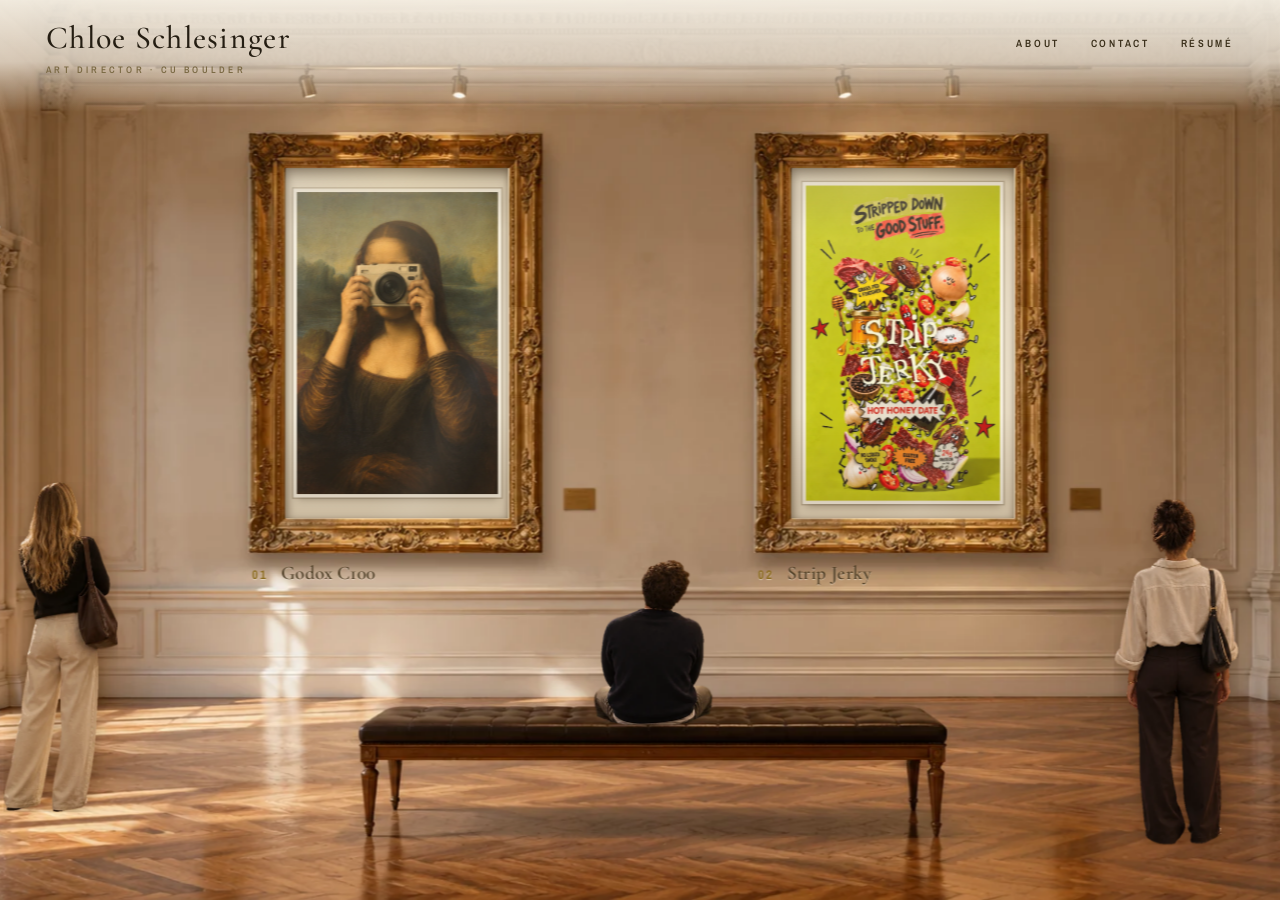
==== commit 6ca3a28f: "Update public site: phone fixes Co-Authored-By: Claude Sonnet 5.5 <noreply@anthropic.com> Claude-Ses" ====
--- a/index.html
+++ b/index.html
@@ -819,6 +819,7 @@
   // seats along the bench: left to right  c, a, b
   var WALKER = null, REDUCE = window.matchMedia && matchMedia("(prefers-reduced-motion: reduce)").matches;
   // on arrival: the blonde and the brunette stand looking at the art, the man sits in the middle of the bench (photo coordinates; drag anyone anywhere)
+  var PHONE = window.matchMedia && matchMedia("(max-width:760px),(max-aspect-ratio:1/1)").matches;
   var START = { c: [230, 849], b: [1397, 883] };
   var seatX = {};
   var seats = { c: .24, a: .45, b: .63 };
@@ -826,12 +827,12 @@
     // equal room between neighbours (and the bench ends): spread by the real widths of the seated sprites
     var order = ["c", "a", "b"], ws = order.map(function (k) { var sp = vis[k].querySelector(".spr.sit"); return sp.offsetWidth * scaleAt(770 * M.k); });
     var tot = ws.reduce(function (a, b) { return a + b; }, 0), gap = Math.min(tot * .08, (M.b1 - M.b0 - tot) / 4), cur; seatX = {};
-    cur = M.b0 + gap * .6;
+    cur = M.b0 + gap * .6 + (PHONE ? M.W * .045 : 0);
     order.forEach(function (k, i) { seatX[k] = cur + ws[i] / 2; cur += ws[i] + gap; });
     ["c", "a", "b"].forEach(function (key) {
       var m = man[key];
-      if (!m) m = man[key] = START[key] ? { x: START[key][0] * M.k, y: START[key][1] * M.k, sit: false, seed: false } : { x: 0, y: 0, sit: true, seed: true };
-      if (m.seed) m.x = (M.b0 + M.b1) / 2;
+      if (!m) m = man[key] = START[key] && !PHONE ? { x: START[key][0] * M.k, y: START[key][1] * M.k, sit: false, seed: false } : { x: 0, y: 0, sit: true, seed: true };
+      if (m.seed) m.x = PHONE ? seatX[key] : (M.b0 + M.b1) / 2;
       apply(vis[key], key, m);
     });
   }
@@ -854,13 +855,24 @@
   // drag and drop (they stay wherever you put them; drop on the bench to sit)
   ["a", "b", "c"].forEach(function (key) {
     var el = vis[key], grab = null;
-    el.addEventListener("pointerdown", function (e) {
+    var hold = null;
+    function begin(e) {
       var r = stage.getBoundingClientRect(), m = man[key];
       var px = e.clientX - r.left, py = e.clientY - r.top;
       grab = { dx: px - m.x, dy: py - (m.sit ? M.frontY : m.y) };
       man[key] = { x: m.x, y: m.sit ? M.frontY : m.y, sit: false, seed: false };
-      el.classList.add("drag"); el.setPointerCapture(e.pointerId); e.preventDefault(); apply(el, key, man[key]);
+      el.classList.add("drag"); try { el.setPointerCapture(e.pointerId); } catch (x) {} apply(el, key, man[key]);
+    }
+    el.addEventListener("pointerdown", function (e) {
+      if (e.pointerType === "touch") {      // on a phone: swiping over a person scrolls the room; press and hold to pick them up
+        var sx = e.clientX, sy = e.clientY, id = e.pointerId, ev = { clientX: sx, clientY: sy, pointerId: id };
+        hold = { t: setTimeout(function () { hold = null; begin(ev); if (navigator.vibrate) try { navigator.vibrate(12); } catch (x) {} }, 320), sx: sx, sy: sy };
+        return;
+      }
+      begin(e); e.preventDefault();
     });
+    var cancelHold = function () { if (hold) { clearTimeout(hold.t); hold = null; } };
+    el.addEventListener("pointermove", function (e) { if (hold && Math.hypot(e.clientX - hold.sx, e.clientY - hold.sy) > 9) cancelHold(); });
     el.addEventListener("pointermove", function (e) {
       if (!grab) return;
       var r = stage.getBoundingClientRect(), m = man[key], w = el.offsetWidth * .5;
@@ -874,8 +886,9 @@
       if (m.x > M.b0 && m.x < M.b1 && m.y > M.back + M.H * .004 && m.y < M.sitMax) { m.sit = true; m.x = Math.max(M.b0 + 70 * M.k, Math.min(M.b1 - 70 * M.k, m.x)); }
       apply(el, key, m);
     };
-    el.addEventListener("pointerup", end); el.addEventListener("pointercancel", end);
+    el.addEventListener("pointerup", function (e) { cancelHold(); end(e); }); el.addEventListener("pointercancel", function (e) { cancelHold(); end(e); });
   });
+  stage.addEventListener("touchmove", function (e) { if (stage.querySelector(".vis.drag")) e.preventDefault(); }, { passive: false });
   measure(); settle();
   // one visitor (the man) wanders the floor in front of the bench until someone picks him up; where you drop him, he stays
   var wPause = .6, wLast = 0;
@@ -895,6 +908,8 @@
   }
   if (!REDUCE && WALKER) requestAnimationFrame(wander);
   addEventListener("resize", function () { measure(); settle(); });
+  addEventListener("load", function () { measure(); settle(); });
+  [].forEach.call(stage.querySelectorAll(".vis .spr.sit img.body"), function (im) { if (!im.complete) im.addEventListener("load", function () { measure(); settle(); }); });
   if (document.fonts && document.fonts.ready) document.fonts.ready.then(function () { measure(); settle(); });
   addEventListener("pageshow", function (e) { if (e.persisted) location.reload(); });
 })();
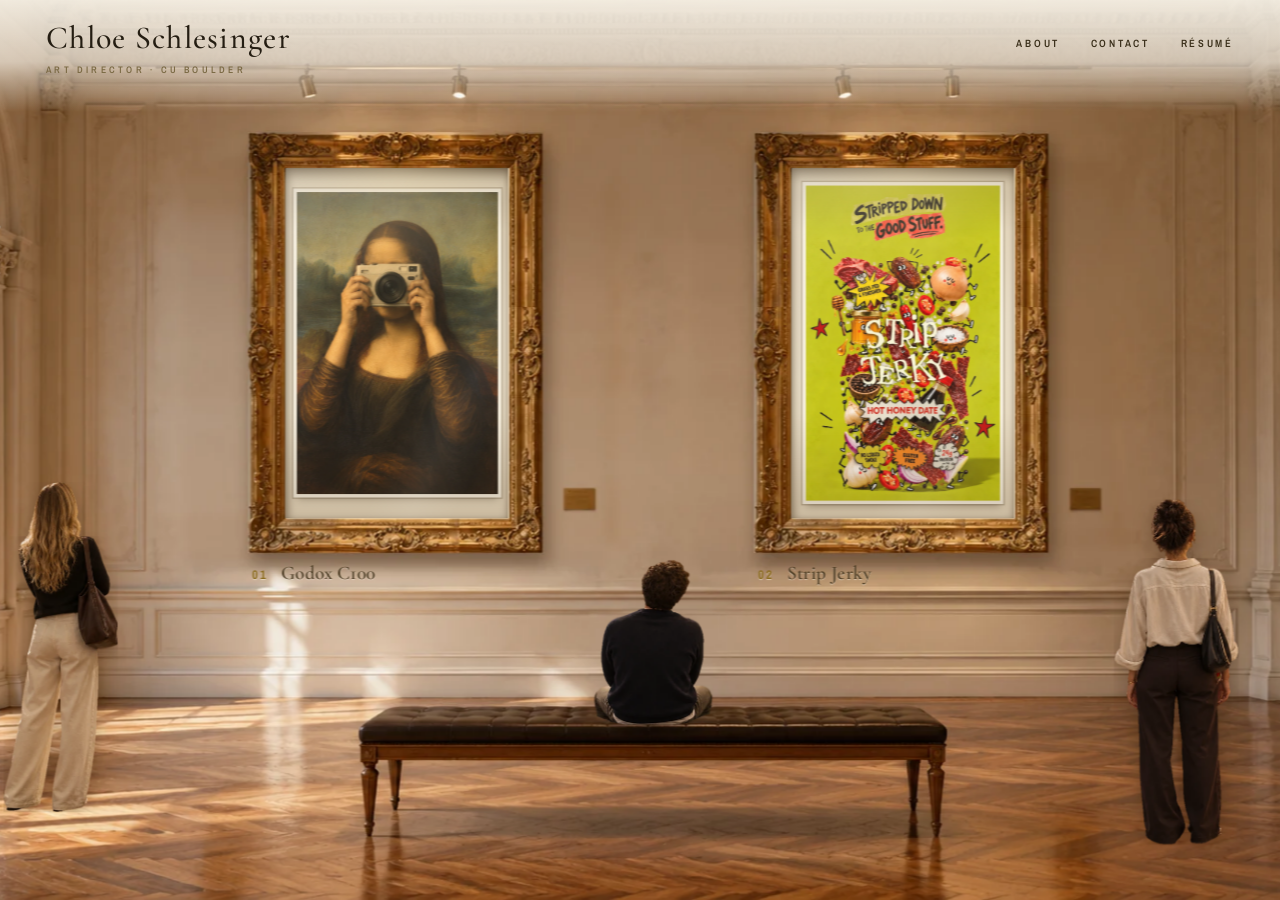
==== commit f45c5463: "Public site: phone shows the whole room Co-Authored-By: Claude Sonnet 5.5 <noreply@anthropic.com> Cl" ====
--- a/index.html
+++ b/index.html
@@ -384,16 +384,17 @@
 /* phone: the photo is shown large and you swipe from one framed campaign to the other */
 @media (max-width:760px),(max-aspect-ratio:1/1){
   .museum{display:flex;flex-direction:column;padding-bottom:calc(60px + env(safe-area-inset-bottom))}
-  .pan{position:relative;inset:auto;flex:1;min-height:0;overflow-x:auto;overflow-y:hidden;scroll-snap-type:x mandatory;-webkit-overflow-scrolling:touch;scrollbar-width:none;overscroll-behavior-x:contain}
+  .museum{min-height:100dvh;background:#f8f3e8}
+  .pan{position:relative;inset:auto;flex:none;margin:auto 0;overflow:hidden;scrollbar-width:none;border-top:1px solid rgba(140,110,50,.45);border-bottom:1px solid rgba(140,110,50,.45)}
   .pan::-webkit-scrollbar{display:none}
-  .stage{position:relative;left:auto;top:auto;translate:none;height:100%;width:calc(100dvh*1.2);aspect-ratio:auto;flex:none}
+  .stage{position:relative;left:auto;top:auto;translate:none;flex:none;aspect-ratio:1672/941}
+  .stage>.vis img{touch-action:none}
   .museum .stage .frame{scroll-snap-align:center}
-  .mast{position:relative;flex:none;flex-direction:column;align-items:center;text-align:center;gap:0;padding:calc(16px + env(safe-area-inset-top)) 16px 14px;background:#f8f3e8;border-bottom:1px solid rgba(140,110,50,.35)}
+  .mast{position:relative;flex:none;order:0;flex-direction:column;align-items:center;text-align:center;gap:0;padding:calc(16px + env(safe-area-inset-top)) 16px 14px;background:#f8f3e8;border-bottom:1px solid rgba(140,110,50,.35)}
   .mast .nm{font-size:27px}.mast small{margin-top:7px;font-size:9.5px;letter-spacing:.3em}
   .mast nav{position:fixed;left:0;right:0;bottom:0;justify-content:space-around;gap:0;padding:0 8px env(safe-area-inset-bottom);background:#f8f3e8;border-top:1px solid rgba(140,110,50,.35);z-index:6}
   .mast nav a{font-size:12px;letter-spacing:.24em;padding:20px 14px}
-  .swipe{display:block;position:fixed;left:0;right:0;bottom:calc(66px + env(safe-area-inset-bottom));text-align:center;margin:0;font:italic 500 15px 'Cormorant Garamond',Georgia,serif;color:#fff6e0;text-shadow:0 1px 4px rgba(30,15,0,.7);pointer-events:none;transition:opacity .6s}
-  .swipe.gone{opacity:0}
+  .swipe{display:block;position:static;order:3;text-align:center;margin:0 0 22px;font:italic 500 17px 'Cormorant Garamond',Georgia,serif;color:#6d5a33;pointer-events:none}
   .wl{font-size:1.5cqw}.wl b{font-size:1cqw}
 }
 @media (prefers-reduced-motion:reduce){.stage,.frame .glow{transition:none}}
@@ -493,7 +494,7 @@
   <i class="sitshade s-b" aria-hidden="true"></i>
     </div>
   </div>
-  <p class="swipe" aria-hidden="true">Swipe to see both campaigns</p>
+  <p class="swipe" aria-hidden="true">Tap a painting to open the campaign</p>
 </main>
 <script>(function () {
   var reduce = matchMedia("(prefers-reduced-motion:reduce)").matches;
@@ -747,12 +748,16 @@
   var store = function (k, v) { try { sessionStorage.setItem(k, v); } catch (e) {} };
   var frames = [].slice.call(stage.querySelectorAll("a.frame"));
 
-  // phone: start centred on the first campaign; the swipe hint goes away once you move
-  function fit() { if (phone()) stage.style.width = Math.round(pan.clientHeight * 1672 / 941) + "px"; else stage.style.width = ""; }
+  // phone: the whole room fits the screen width (both paintings, the bench and everyone on it); no swiping needed
+  var CROP0 = 405, CROPW = 880;      // photo pixels shown on a phone: just the two frames and the bench
+  function fit() {
+    if (phone()) {
+      var w = Math.round(pan.clientWidth * 1672 / CROPW); stage.style.width = w + "px"; stage.style.height = Math.round(w * 941 / 1672) + "px";
+      pan.style.height = stage.style.height; pan.scrollLeft = Math.round(CROP0 / 1672 * w);
+    } else { stage.style.width = ""; stage.style.height = ""; pan.style.height = ""; }
+  }
   fit();
-  function center(i) { var f = frames[i]; pan.scrollLeft = f.offsetLeft + f.offsetWidth / 2 - pan.clientWidth / 2; }
-  if (phone()) { center(0); pan.addEventListener("scroll", function () { if (Math.abs(pan.scrollLeft - (frames[0].offsetLeft + frames[0].offsetWidth / 2 - pan.clientWidth / 2)) > 24 && swipe) swipe.classList.add("gone"); }, { passive: true }); setTimeout(function () { if (swipe) swipe.classList.add("gone"); }, 6000); }
-  addEventListener("resize", function () { fit(); if (phone()) center(0); });
+  addEventListener("resize", fit);
 
   // desktop hover: the camera drifts a little toward the frame you point at
   function lean(f) {
@@ -826,8 +831,8 @@
   function settle() {
     // equal room between neighbours (and the bench ends): spread by the real widths of the seated sprites
     var order = ["c", "a", "b"], ws = order.map(function (k) { var sp = vis[k].querySelector(".spr.sit"); return sp.offsetWidth * scaleAt(770 * M.k); });
-    var tot = ws.reduce(function (a, b) { return a + b; }, 0), gap = Math.min(tot * .08, (M.b1 - M.b0 - tot) / 4), cur; seatX = {};
-    cur = M.b0 + gap * .6 + (PHONE ? M.W * .045 : 0);
+    var tot = ws.reduce(function (a, b) { return a + b; }, 0), gap = PHONE ? -tot * .03 : Math.min(tot * .08, (M.b1 - M.b0 - tot) / 4), cur; seatX = {};
+    cur = PHONE ? (M.b0 + M.b1) / 2 - (tot + gap * 2) / 2 - M.W * .014 : M.b0 + gap * .6;
     order.forEach(function (k, i) { seatX[k] = cur + ws[i] / 2; cur += ws[i] + gap; });
     ["c", "a", "b"].forEach(function (key) {
       var m = man[key];
@@ -864,11 +869,6 @@
       el.classList.add("drag"); try { el.setPointerCapture(e.pointerId); } catch (x) {} apply(el, key, man[key]);
     }
     el.addEventListener("pointerdown", function (e) {
-      if (e.pointerType === "touch") {      // on a phone: swiping over a person scrolls the room; press and hold to pick them up
-        var sx = e.clientX, sy = e.clientY, id = e.pointerId, ev = { clientX: sx, clientY: sy, pointerId: id };
-        hold = { t: setTimeout(function () { hold = null; begin(ev); if (navigator.vibrate) try { navigator.vibrate(12); } catch (x) {} }, 320), sx: sx, sy: sy };
-        return;
-      }
       begin(e); e.preventDefault();
     });
     var cancelHold = function () { if (hold) { clearTimeout(hold.t); hold = null; } };
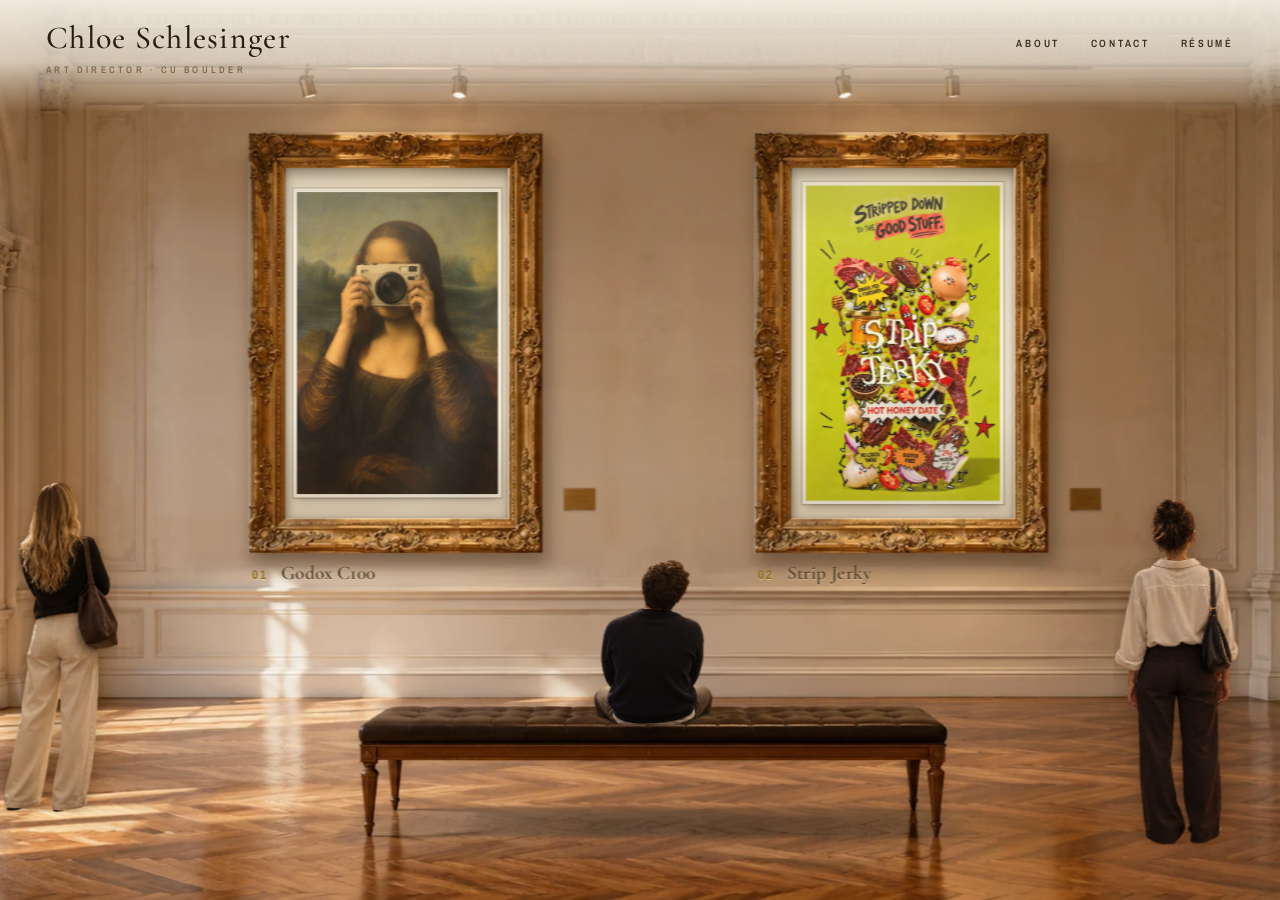
==== commit 5d2ff7c8: "Public site: phone room fills the screen Co-Authored-By: Claude Sonnet 5.5 <noreply@anthropic.com> C" ====
--- a/index.html
+++ b/index.html
@@ -384,17 +384,21 @@
 /* phone: the photo is shown large and you swipe from one framed campaign to the other */
 @media (max-width:760px),(max-aspect-ratio:1/1){
   .museum{display:flex;flex-direction:column;padding-bottom:calc(60px + env(safe-area-inset-bottom))}
-  .museum{min-height:100dvh;background:#f8f3e8}
-  .pan{position:relative;inset:auto;flex:none;margin:auto 0;overflow:hidden;scrollbar-width:none;border-top:1px solid rgba(140,110,50,.45);border-bottom:1px solid rgba(140,110,50,.45)}
+  .museum{height:100dvh;background:#6f4a2a;position:relative;overflow:hidden}
+  .pan{position:relative;inset:auto;flex:1;min-height:0;display:flex;align-items:center;overflow:hidden;scrollbar-width:none}
+  .stage .ext{display:block;position:absolute;left:-12%;width:124%;height:100%;background:url(scene/museum.webp) 0 0/100% 4000% no-repeat;pointer-events:none;filter:blur(26px) brightness(.9)}
+  .stage .ext.t{bottom:calc(100% - 1px);background-position:0 0}.stage .ext.b{top:calc(100% - 1px);background-position:0 100%}
   .pan::-webkit-scrollbar{display:none}
-  .stage{position:relative;left:auto;top:auto;translate:none;flex:none;aspect-ratio:1672/941}
+  .stage{position:relative;left:auto;top:auto;translate:none;flex:none;aspect-ratio:1672/941;margin-bottom:calc(0px - 0px)}
   .stage>.vis img{touch-action:none}
   .museum .stage .frame{scroll-snap-align:center}
-  .mast{position:relative;flex:none;order:0;flex-direction:column;align-items:center;text-align:center;gap:0;padding:calc(16px + env(safe-area-inset-top)) 16px 14px;background:#f8f3e8;border-bottom:1px solid rgba(140,110,50,.35)}
+  .mast{position:absolute;top:0;left:0;right:0;z-index:5;flex-direction:column;align-items:center;text-align:center;gap:0;padding:calc(18px + env(safe-area-inset-top)) 16px 26px;background:linear-gradient(rgba(50,30,14,.62),rgba(50,30,14,0))}
+  .mast .nm{color:#f6ecd6}.mast small{color:#d9c597}
   .mast .nm{font-size:27px}.mast small{margin-top:7px;font-size:9.5px;letter-spacing:.3em}
-  .mast nav{position:fixed;left:0;right:0;bottom:0;justify-content:space-around;gap:0;padding:0 8px env(safe-area-inset-bottom);background:#f8f3e8;border-top:1px solid rgba(140,110,50,.35);z-index:6}
+  .mast nav{position:fixed;left:0;right:0;bottom:0;justify-content:space-around;gap:0;padding:26px 8px env(safe-area-inset-bottom);background:linear-gradient(rgba(50,30,14,0),rgba(50,30,14,.66));z-index:6}
+  .mast nav a{color:#f6ecd6}
   .mast nav a{font-size:12px;letter-spacing:.24em;padding:20px 14px}
-  .swipe{display:block;position:static;order:3;text-align:center;margin:0 0 22px;font:italic 500 17px 'Cormorant Garamond',Georgia,serif;color:#6d5a33;pointer-events:none}
+  .swipe{display:none}
   .wl{font-size:1.5cqw}.wl b{font-size:1cqw}
 }
 @media (prefers-reduced-motion:reduce){.stage,.frame .glow{transition:none}}
@@ -402,6 +406,7 @@
 /* the bench front face is re-laid over the seated visitor (a slice of the photo itself) */
 .benchcut{background-image:url(scene/museum.webp);background-repeat:no-repeat;z-index:3;pointer-events:none}
 .museum .stage .frame{z-index:1}
+.ext{display:none}
 .vis:not(.on){pointer-events:none}
 .vis.drag{z-index:9!important}
 .stage[data-look="0"] .vis.sit.look .head{animation:none;transform:translate(-4px,-3px) rotate(-3deg) scaleY(1.05)}
@@ -465,6 +470,7 @@
   </header>
   <div class="pan">
     <div class="stage" style="--pw:1672;--ph:941">
+      <i class="ext t" aria-hidden="true"></i><i class="ext b" aria-hidden="true"></i>
       <img class="shot" src="scene/museum.webp" width="1672" height="941" alt="" aria-hidden="true" fetchpriority="high">
       <a class="frame f1" data-i="0" href="godox-c100/index.html" style="left:25.478%;top:14.665%;width:18.421%;height:46.759%" aria-label="Open the Godox C100 campaign: Yes, You Captured It. Did You See It?">
         <span class="art" style="left:12.662%;top:8.636%;width:75.974%;height:83.182%;--r:0.6667;--pw:90.00%"><picture><source srcset="optimized/gallery-godox-mona.webp" type="image/webp"><img class="im" src="optimized/gallery-godox-mona.webp" alt="Godox C100 campaign artwork" loading="lazy" decoding="async" width="1000" height="1500"></picture><i class="lit"></i></span>
@@ -753,7 +759,7 @@
   function fit() {
     if (phone()) {
       var w = Math.round(pan.clientWidth * 1672 / CROPW); stage.style.width = w + "px"; stage.style.height = Math.round(w * 941 / 1672) + "px";
-      pan.style.height = stage.style.height; pan.scrollLeft = Math.round(CROP0 / 1672 * w);
+      pan.style.height = ""; pan.scrollLeft = Math.round(CROP0 / 1672 * w);
     } else { stage.style.width = ""; stage.style.height = ""; pan.style.height = ""; }
   }
   fit();
@@ -831,8 +837,8 @@
   function settle() {
     // equal room between neighbours (and the bench ends): spread by the real widths of the seated sprites
     var order = ["c", "a", "b"], ws = order.map(function (k) { var sp = vis[k].querySelector(".spr.sit"); return sp.offsetWidth * scaleAt(770 * M.k); });
-    var tot = ws.reduce(function (a, b) { return a + b; }, 0), gap = PHONE ? -tot * .03 : Math.min(tot * .08, (M.b1 - M.b0 - tot) / 4), cur; seatX = {};
-    cur = PHONE ? (M.b0 + M.b1) / 2 - (tot + gap * 2) / 2 - M.W * .014 : M.b0 + gap * .6;
+    var tot = ws.reduce(function (a, b) { return a + b; }, 0), gap = PHONE ? tot * .045 : Math.min(tot * .08, (M.b1 - M.b0 - tot) / 4), cur; seatX = {};
+    cur = PHONE ? (M.b0 + M.b1) / 2 - (tot + gap * 2) / 2 - M.W * .02 : M.b0 + gap * .6;
     order.forEach(function (k, i) { seatX[k] = cur + ws[i] / 2; cur += ws[i] + gap; });
     ["c", "a", "b"].forEach(function (key) {
       var m = man[key];
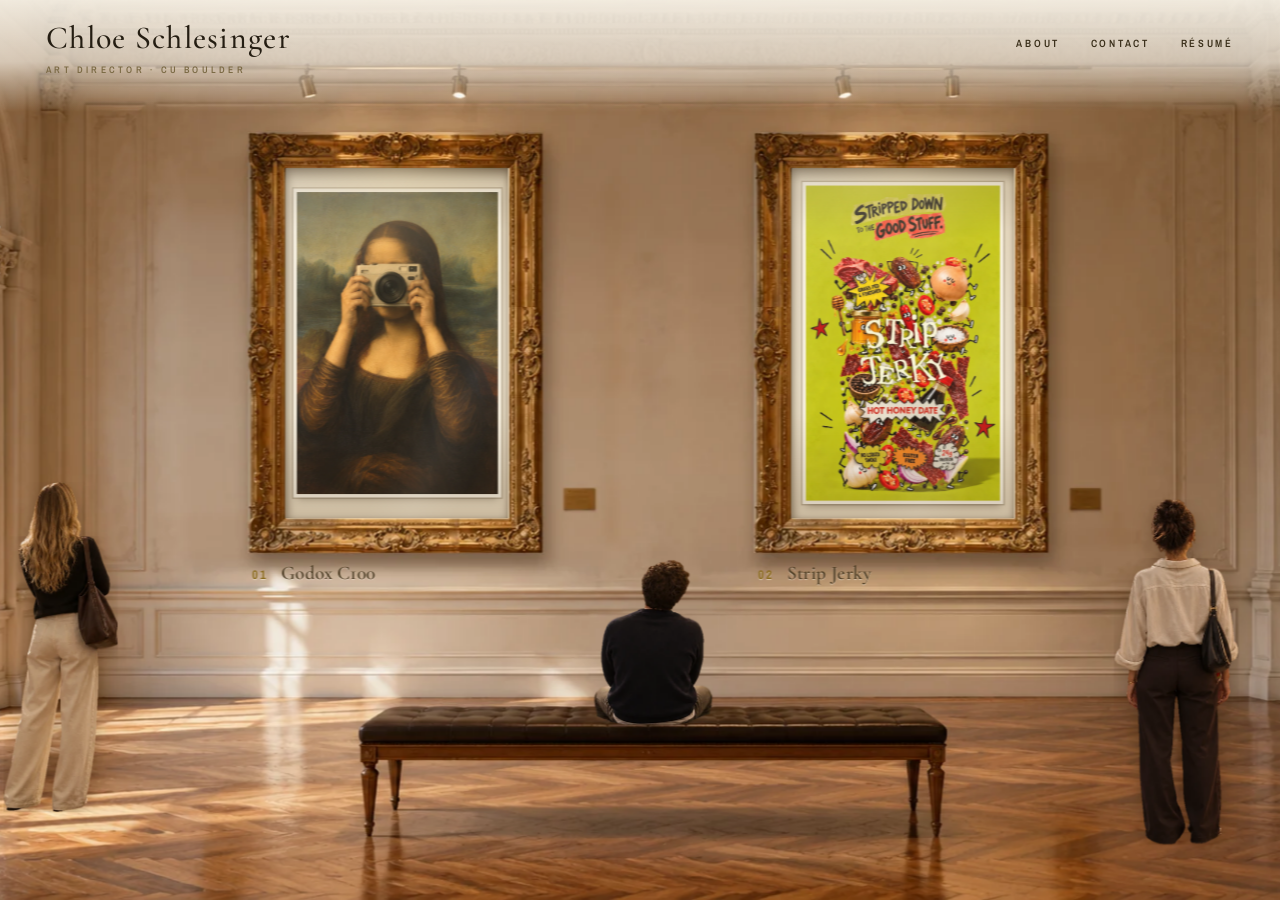
==== commit 785b03c0: "Public site: cream name bar back on phone Co-Authored-By: Claude Sonnet 5.5 <noreply@anthropic.com> " ====
--- a/index.html
+++ b/index.html
@@ -392,8 +392,7 @@
   .stage{position:relative;left:auto;top:auto;translate:none;flex:none;aspect-ratio:1672/941;margin-bottom:calc(0px - 0px)}
   .stage>.vis img{touch-action:none}
   .museum .stage .frame{scroll-snap-align:center}
-  .mast{position:absolute;top:0;left:0;right:0;z-index:5;flex-direction:column;align-items:center;text-align:center;gap:0;padding:calc(18px + env(safe-area-inset-top)) 16px 26px;background:linear-gradient(rgba(50,30,14,.62),rgba(50,30,14,0))}
-  .mast .nm{color:#f6ecd6}.mast small{color:#d9c597}
+  .mast{position:absolute;top:0;left:0;right:0;z-index:5;flex-direction:column;align-items:center;text-align:center;gap:0;padding:calc(16px + env(safe-area-inset-top)) 16px 14px;background:#f8f3e8;border-bottom:1px solid rgba(140,110,50,.35)}
   .mast .nm{font-size:27px}.mast small{margin-top:7px;font-size:9.5px;letter-spacing:.3em}
   .mast nav{position:fixed;left:0;right:0;bottom:0;justify-content:space-around;gap:0;padding:26px 8px env(safe-area-inset-bottom);background:linear-gradient(rgba(50,30,14,0),rgba(50,30,14,.66));z-index:6}
   .mast nav a{color:#f6ecd6}
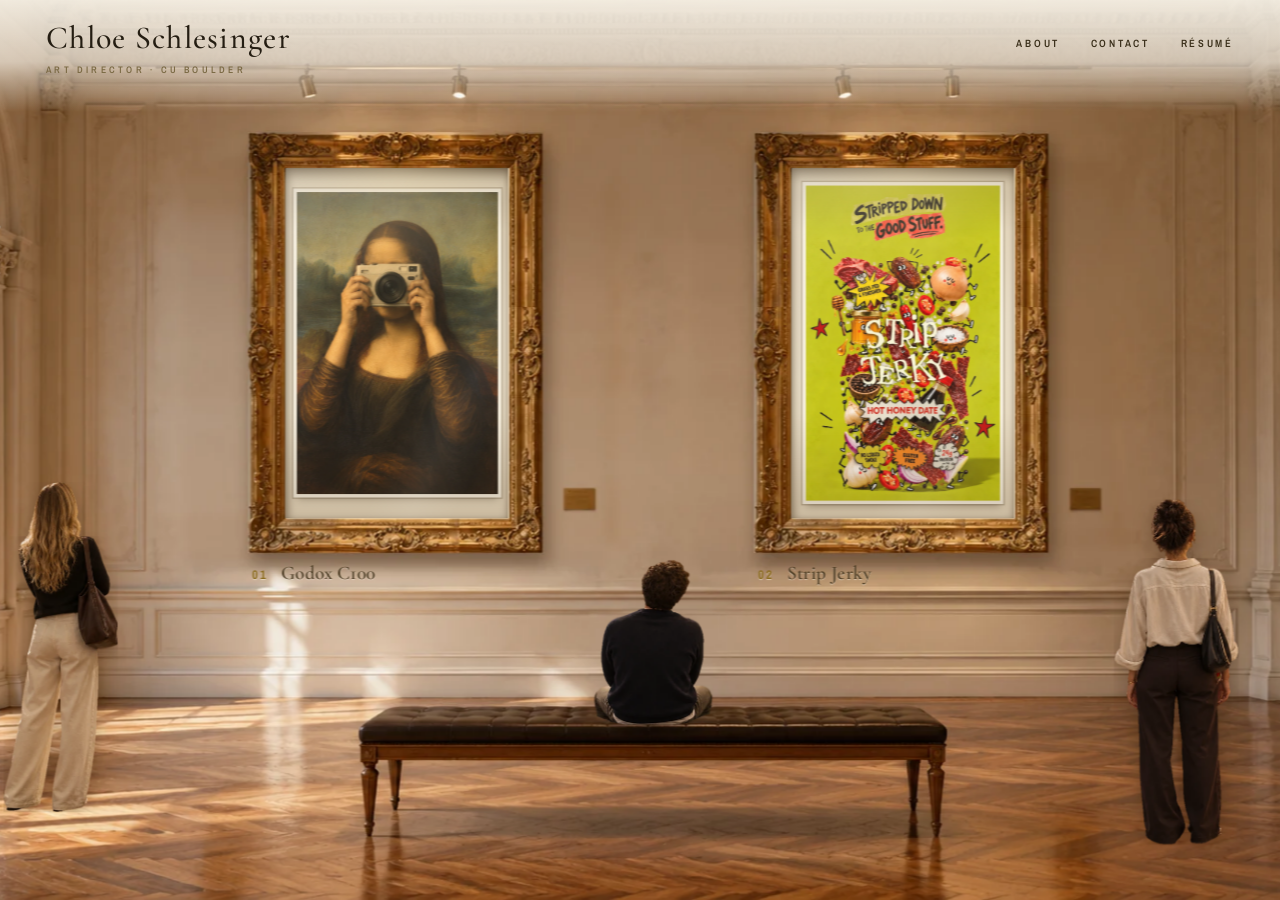
==== commit 4616e3a0: "Public site: floor extension on phone Co-Authored-By: Claude Sonnet 5.5 <noreply@anthropic.com> Clau" ====
--- a/index.html
+++ b/index.html
@@ -384,10 +384,10 @@
 /* phone: the photo is shown large and you swipe from one framed campaign to the other */
 @media (max-width:760px),(max-aspect-ratio:1/1){
   .museum{display:flex;flex-direction:column;padding-bottom:calc(60px + env(safe-area-inset-bottom))}
-  .museum{height:100dvh;background:#6f4a2a;position:relative;overflow:hidden}
+  .museum{height:100dvh;background:linear-gradient(#6f4a2a 55%,#7a4520 55%);position:relative;overflow:hidden}
   .pan{position:relative;inset:auto;flex:1;min-height:0;display:flex;align-items:center;overflow:hidden;scrollbar-width:none}
   .stage .ext{display:block;position:absolute;left:-12%;width:124%;height:100%;background:url(scene/museum.webp) 0 0/100% 4000% no-repeat;pointer-events:none;filter:blur(26px) brightness(.9)}
-  .stage .ext.t{bottom:calc(100% - 1px);background-position:0 0}.stage .ext.b{top:calc(100% - 1px);background-position:0 100%}
+  .stage .ext.t{bottom:calc(100% - 1px);background-position:0 0}.stage .ext.b{left:0;width:100%;top:calc(100% - 7%);height:80%;z-index:1;background:url(scene/floor.webp) 0 0/100% 100% no-repeat;filter:brightness(.8) saturate(1.05);-webkit-mask-image:linear-gradient(#0000,#000 14%);mask-image:linear-gradient(#0000,#000 14%)}
   .pan::-webkit-scrollbar{display:none}
   .stage{position:relative;left:auto;top:auto;translate:none;flex:none;aspect-ratio:1672/941;margin-bottom:calc(0px - 0px)}
   .stage>.vis img{touch-action:none}
@@ -469,8 +469,9 @@
   </header>
   <div class="pan">
     <div class="stage" style="--pw:1672;--ph:941">
-      <i class="ext t" aria-hidden="true"></i><i class="ext b" aria-hidden="true"></i>
+      <i class="ext t" aria-hidden="true"></i>
       <img class="shot" src="scene/museum.webp" width="1672" height="941" alt="" aria-hidden="true" fetchpriority="high">
+      <i class="ext b" aria-hidden="true"></i>
       <a class="frame f1" data-i="0" href="godox-c100/index.html" style="left:25.478%;top:14.665%;width:18.421%;height:46.759%" aria-label="Open the Godox C100 campaign: Yes, You Captured It. Did You See It?">
         <span class="art" style="left:12.662%;top:8.636%;width:75.974%;height:83.182%;--r:0.6667;--pw:90.00%"><picture><source srcset="optimized/gallery-godox-mona.webp" type="image/webp"><img class="im" src="optimized/gallery-godox-mona.webp" alt="Godox C100 campaign artwork" loading="lazy" decoding="async" width="1000" height="1500"></picture><i class="lit"></i></span>
         <i class="glow" aria-hidden="true"></i>
